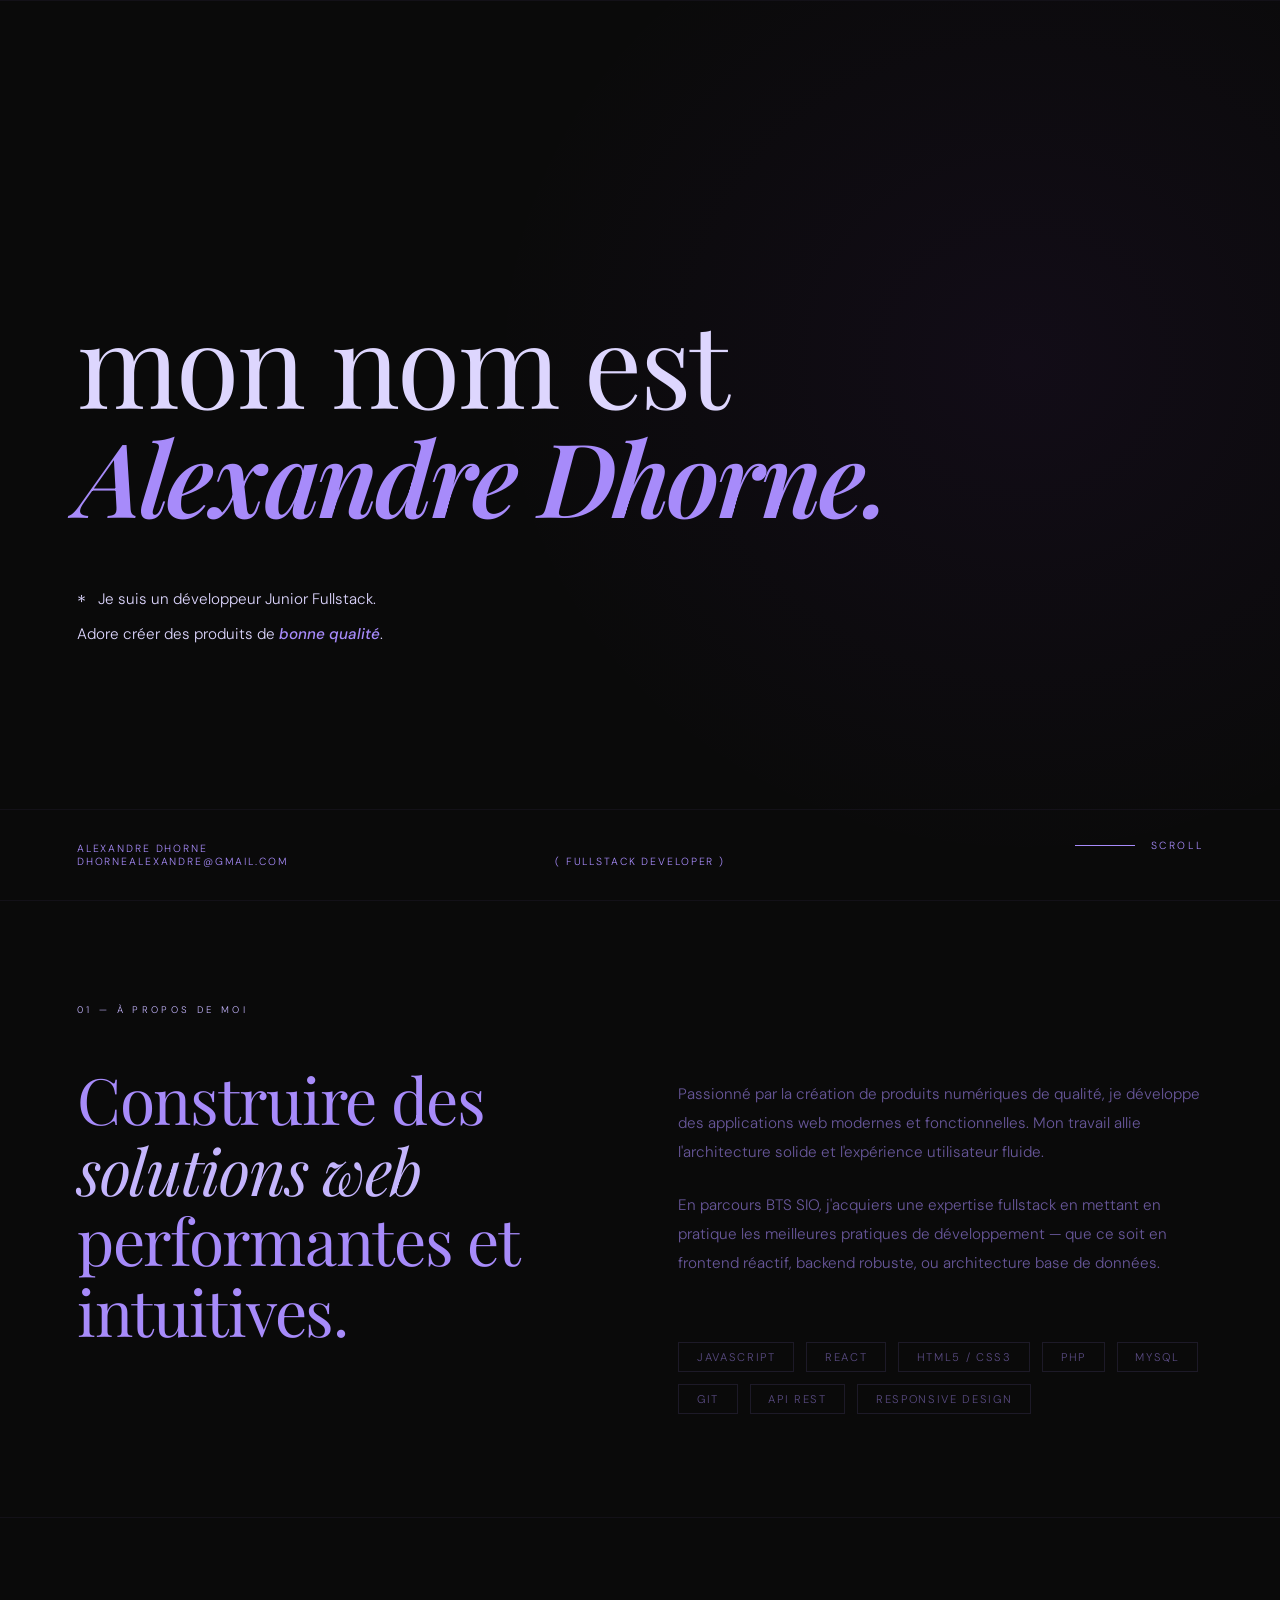
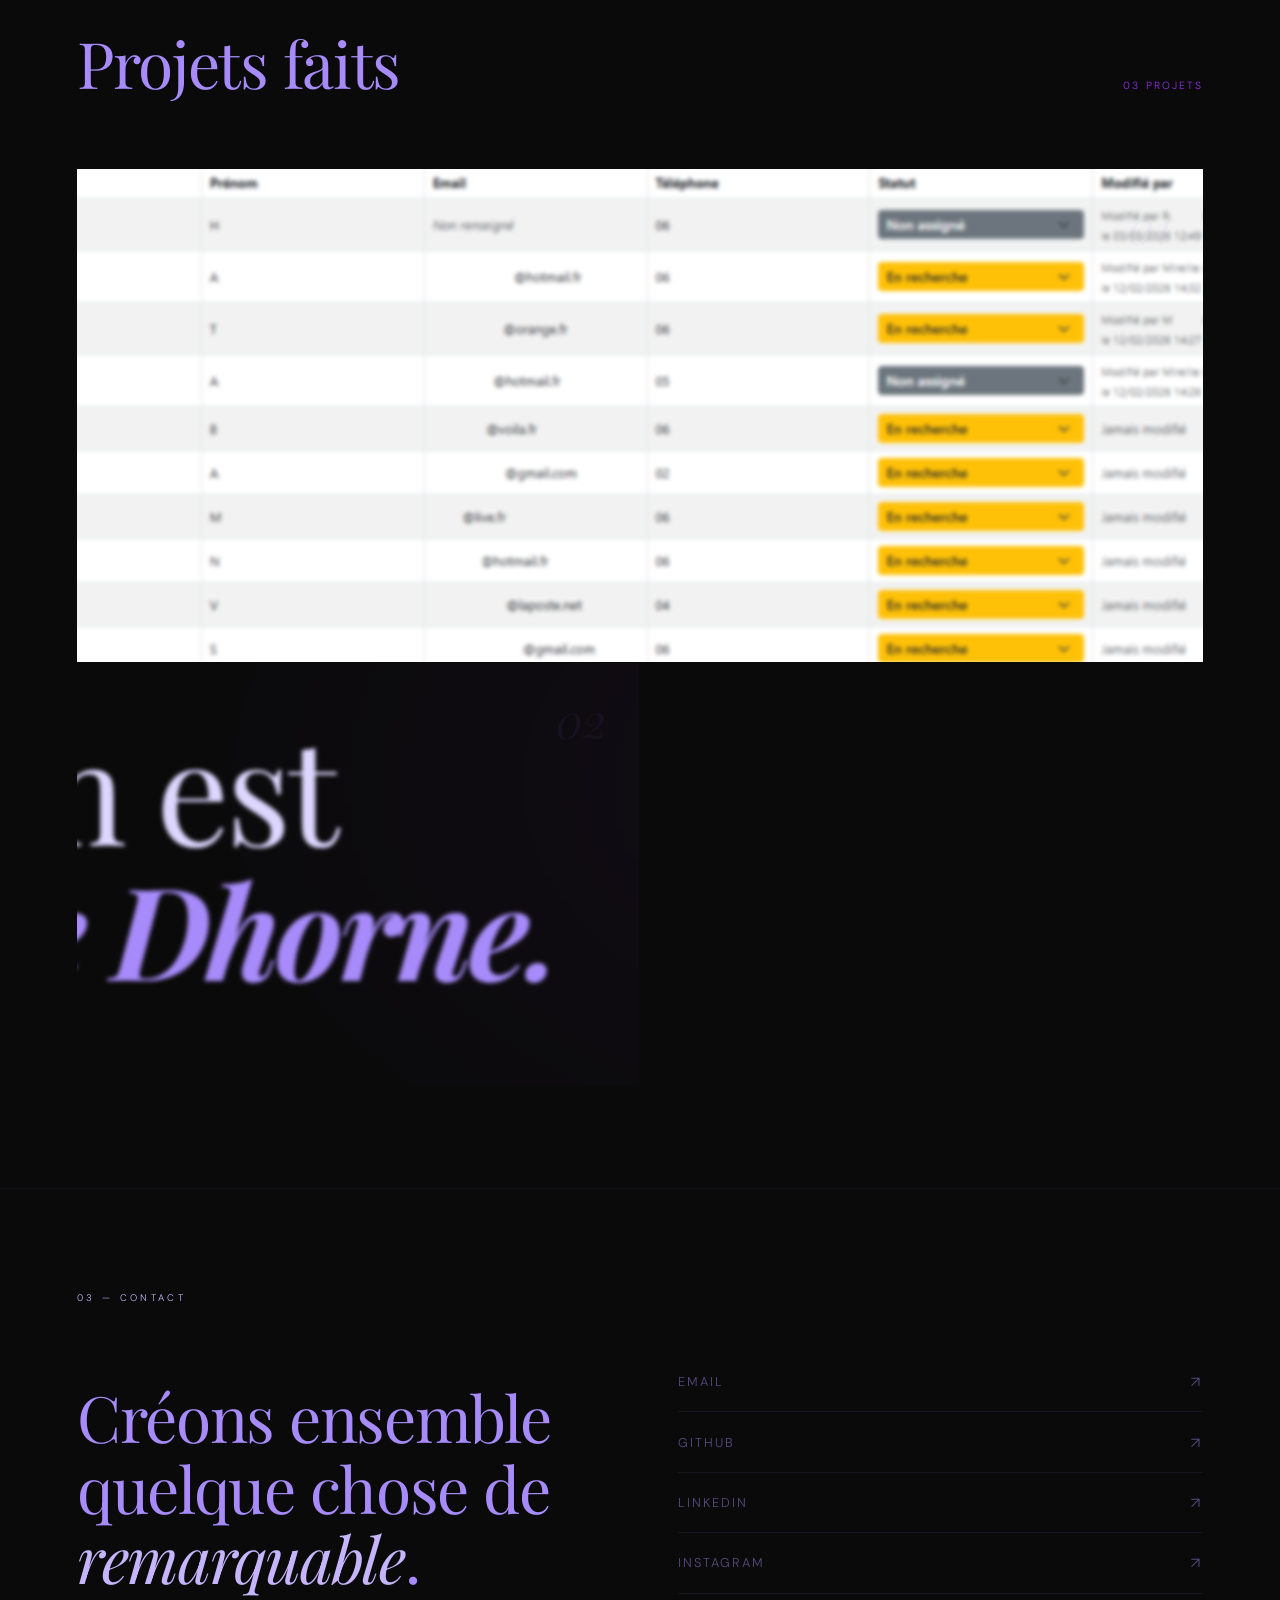
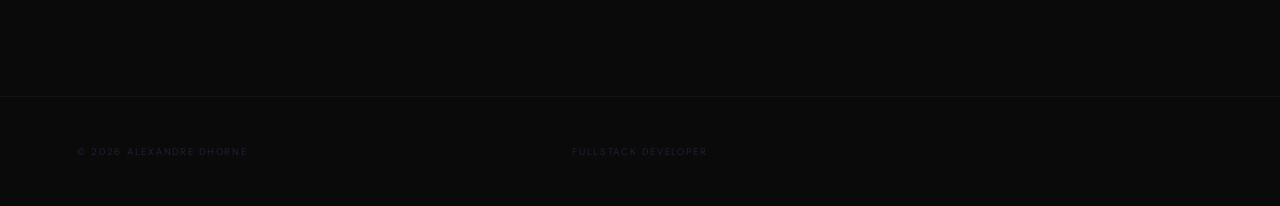
==== index.html @ 0ae8141a "Fix spacing in link tag for style.css" ====
<!DOCTYPE html>
<html lang="fr">
<head>
  <meta charset="UTF-8" />
  <meta name="viewport" content="width=device-width, initial-scale=1.0"/>
  <title>Alexandre DHORNE — Design Portfolio</title>
  <link href="https://fonts.googleapis.com/css2?family=Playfair+Display:ital,wght@0,400;0,700;1,400;1,700&family=DM+Sans:wght@300;400;500&display=swap" rel="stylesheet"/>
  <link href="/assets/css/style.css" rel="stylesheet" />

</head>
<body>

  <section class="hero">

    <h1>
      <span class="hero-intro">mon nom est</span>
      <span class="hero-name"><em>Alexandre</em> Dhorne.</span>
    </h1>

    <div class="hero-tagline">
      <p>
        <span class="asterisk">*</span>
        Je suis un développeur Junior Fullstack.<br>
        Adore créer des produits de <strong>bonne qualité</strong>.<br>
        <!-- And I have excellent <strong>teamwork abilities</strong>,<br>
        and <strong>strong</strong> time management skills. -->
      </p>
    </div>

    <div class="scroll-hint">
      <div class="scroll-line"></div>
      scroll
    </div>

    <div class="hero-footer">
      <div>Alexandre DHORNE<br>dhornealexandre@gmail.com</div>
      <div class="center">( Fullstack Developer )</div>
    </div>
  </section>

  <!-- ═══ ABOUT ═══ -->
  <section>
    <p class="section-label reveal">01 — À propos de moi</p>
    <div class="about-grid">
      <div class="about-heading reveal">
        Construire des <em>solutions web</em> performantes et intuitives.
      </div>
      <div class="about-body reveal">
        <p>
          Passionné par la création de produits numériques de qualité, je développe des applications web modernes et fonctionnelles. Mon travail allie l'architecture solide et l'expérience utilisateur fluide.
        </p>
        <p>
          En parcours BTS SIO, j'acquiers une expertise fullstack en mettant en pratique les meilleures pratiques de développement — que ce soit en frontend réactif, backend robuste, ou architecture base de données.
        </p>
        <div class="skills">
          <span class="skill-tag">JavaScript</span>
          <span class="skill-tag">React</span>
          <span class="skill-tag">HTML5 / CSS3</span>
          <span class="skill-tag">PHP</span>
          <span class="skill-tag">MySQL</span>
          <span class="skill-tag">Git</span>
          <span class="skill-tag">API REST</span>
          <span class="skill-tag">Responsive Design</span>
        </div>
      </div>
    </div>
  </section>

  <!-- ═══ WORKS ═══ -->
  <section>
    <div class="works-header reveal">
      <h2 class="works-title">Projets faits </h2>
      <span class="works-count">03 projets</span>
    </div>

    <div class="works-grid">
      <!-- Project 1 — featured -->
      <div class="work-item reveal">
        
        <div class="work-placeholder fill-1">
          <a href="html/greta.html"></a>
          <img src="/assets/img/greta_1.png" alt="Project 1" style="width: auto; height: auto; object-fit: cover;"/>
        </div>
        <span class="work-num">01</span>
        <div class="work-inner">
          <div>
            <div class="work-cat">Full Stack</div>
            <div class="work-title">Gestion d'élèves - Greta</div>
          </div>
          <div class="work-cat">2026</div>
        </div>
        </a>
      </div>

      <!-- Project 2 -->
      <div class="work-item reveal">
        <div class="work-placeholder fill-2">
          <a href="html/portfolio.html"></a>
          <img src="/assets/img/portfolio.png" alt="Project 2" style="width: auto; height: auto; object-fit: cover;"/>
        </div>
        <span class="work-num">02</span>
        <div class="work-inner">
          <div>
            <div class="work-cat">Frontend</div>
            <div class="work-title">Portfolio Personnel</div>
          </div>
          <div class="work-cat">2026</div>
        </div>
      </div>

<!--       
      <div class="work-item reveal">
        <div class="work-placeholder fill-3">
          <svg class="geo" viewBox="0 0 200 200" fill="none" xmlns="http://www.w3.org/2000/svg">
            <circle cx="100" cy="100" r="80" stroke="white" stroke-width="0.8"/>
            <circle cx="100" cy="100" r="50" stroke="white" stroke-width="0.5"/>
            <circle cx="100" cy="100" r="20" stroke="white" stroke-width="0.5"/>
          </svg>
        </div>
        <span class="work-num">03</span>
        <div class="work-inner">
          <div>
            <div class="work-cat">Backend</div>
            <div class="work-title">Gestion de Stocks</div>
          </div>
          <div class="work-cat">2024</div>
        </div>
      </div>

      <div class="work-item reveal">
        <div class="work-placeholder fill-4">
          <svg class="geo" viewBox="0 0 200 200" fill="none" xmlns="http://www.w3.org/2000/svg">
            <rect x="40" y="40" width="120" height="120" stroke="white" stroke-width="0.8" transform="rotate(45 100 100)"/>
            <rect x="60" y="60" width="80" height="80" stroke="white" stroke-width="0.5"/>
          </svg>
        </div>
        <span class="work-num">04</span>
        <div class="work-inner">
          <div>
            <div class="work-cat">Mobile</div>
            <div class="work-title">App Météo Interactive</div>
          </div>
          <div class="work-cat">2024</div>
        </div>
      </div>

      <div class="work-item reveal" style="grid-column: span 2; aspect-ratio: 16/7;">
        <div class="work-placeholder fill-5">
          <svg class="geo" viewBox="0 0 400 200" fill="none" xmlns="http://www.w3.org/2000/svg">
            <line x1="0" y1="100" x2="400" y2="100" stroke="white" stroke-width="0.5"/>
            <line x1="200" y1="0" x2="200" y2="200" stroke="white" stroke-width="0.5"/>
            <ellipse cx="200" cy="100" rx="150" ry="80" stroke="white" stroke-width="0.8"/>
            <ellipse cx="200" cy="100" rx="80" ry="40" stroke="white" stroke-width="0.5"/>
          </svg>
        </div>
        <span class="work-num">05</span>
        <div class="work-inner">
          <div>
            <div class="work-cat">Database</div>
            <div class="work-title">Système CRM Entreprise</div>
          </div>
          <div class="work-cat">2024</div>
        </div>
      </div>
    </div> -->
  </section>

  <!-- ═══ CONTACT ═══ -->
  <section>
    <p class="section-label reveal">03 — Contact</p>
    <div class="contact-inner">
      <div class="contact-heading reveal">
        Créons ensemble quelque chose de <em>remarquable</em>.
      </div>
      <ul class="contact-links reveal">
        <li>
          <a href="mailto:dhornealexandre@gmail.com">
            Email
            <span class="arrow">→</span>
          </a>
        </li>
        <li>
          <a href="https://github.com" target="_blank">
            GitHub
            <span class="arrow">→</span>
          </a>
        </li>
        <li>
          <a href="#">
            LinkedIn
            <span class="arrow">→</span>
          </a>
        </li>
        <li>
          <a href="#">
            Instagram
            <span class="arrow">→</span>
          </a>
        </li>
      </ul>
    </div>
  </section>

  <!-- ═══ FOOTER ═══ -->
  <footer class="site-footer">
    <div>© 2026 Alexandre DHORNE</div>
    <div class="mid">Fullstack Developer</div>
  </footer>

  <script>
    // Custom cursor
    // const cursor = document.getElementById('cursor');
    // const ring = document.getElementById('cursorRing');
    // let mx = 0, my = 0, rx = 0, ry = 0;
    // document.addEventListener('mousemove', e => { mx = e.clientX; my = e.clientY; });
    // function animCursor() {
    //   cursor.style.left = mx + 'px'; cursor.style.top = my + 'px';
    //   rx += (mx - rx) * 0.12; ry += (my - ry) * 0.12;
    //   ring.style.left = rx + 'px'; ring.style.top = ry + 'px';
    //   requestAnimationFrame(animCursor);
    // }
    // animCursor();

    // document.querySelectorAll('a, button, .work-item, .skill-tag').forEach(el => {
    //   el.addEventListener('mouseenter', () => {
    //     cursor.style.width = '16px'; cursor.style.height = '16px';
    //     cursor.style.background = 'transparent';
    //     cursor.style.border = '1px solid var(--white)';
    //     ring.style.width = '60px'; ring.style.height = '60px';
    //   });
    //   el.addEventListener('mouseleave', () => {
    //     cursor.style.width = '8px'; cursor.style.height = '8px';
    //     cursor.style.background = 'var(--white)';
    //     cursor.style.border = 'none';
    //     ring.style.width = '36px'; ring.style.height = '36px';
    //   });
    // });

    // Scroll reveal handled by CSS animation-timeline: view()
  </script>
</body>
</html>
---- assets/css/style.css ----
*, *::before, *::after { margin: 0; padding: 0; box-sizing: border-box; }

    :root {
      --black: #0a0a0a;
      --white: #faf5ff;
      --purple: #a78bfa;
      --accent: #c4b5fd;
      --muted: #9333ea;
      --serif: 'Playfair Display', Georgia, serif;
      --sans: 'DM Sans', sans-serif;
      /* Tailwind Violet Palette */
      --violet-50: #faf5ff;
      --violet-100: #f3e8ff;
      --violet-200: #ede9fe;
      --violet-300: #ddd6fe;
      --violet-400: #c4b5fd;
      --violet-500: #a78bfa;
      --violet-600: #9333ea;
      --violet-700: #7e22ce;
      --violet-800: #6d28d9;
      --violet-900: #581c87;
      --violet-950: #3f0f5c;
    }

    html { scroll-behavior: smooth; }

    body {
      background: var(--black);
      color: var(--purple);
      font-family: var(--sans);
      font-weight: 300;
      overflow-x: hidden;
    }

    a{
      text-decoration: none;
    }
    /* Custom cursor */
    .cursor {
      position: fixed;
      width: 8px; height: 8px;
      background: var(--white);
      border-radius: 50%;
      pointer-events: none;
      z-index: 9999;
      transform: translate(-50%, -50%);
      transition: transform 0.1s ease, width 0.3s ease, height 0.3s ease, background 0.3s ease;
    }
    .cursor-ring {
      position: fixed;
      width: 36px; height: 36px;
      border: 1px solid rgba(167,139,250,0.4);
      border-radius: 50%;
      pointer-events: none;
      z-index: 9998;
      transform: translate(-50%, -50%);
      transition: transform 0.18s ease, width 0.3s ease, height 0.3s ease;
    }
    body:hover .cursor { opacity: 1; }

    /* ─── HERO ─── */
    .hero {
      position: relative;
      min-height: 100vh;
      display: flex;
      flex-direction: column;
      justify-content: center;
      padding: 8vw 6vw 4vw;
      overflow: hidden;

    }

    .hero::before {
      content: '';
      position: absolute;
      inset: 0;
      background: radial-gradient(ellipse 60% 80% at 80% 40%, rgba(147,51,234,0.06) 0%, transparent 70%);
      pointer-events: none;
    }

    .hero-eyebrow {
      font-family: var(--sans);
      font-size: 0.65rem;
      letter-spacing: 0.3em;
      text-transform: uppercase;
      color: var(--accent);
      margin-bottom: 3rem;
      opacity: 0;
      animation: fadeUp 1s 0.2s forwards;
    }

    .hero-intro {
      font-family: var(--serif);
      font-size: clamp(3.5rem, 9vw, 9rem);
      font-weight: 400;
      line-height: 1.0;
      letter-spacing: -0.02em;
      color: var(--violet-300);
      opacity: 0;
      animation: fadeUp 1s 0.4s forwards;
    }

    .hero-intro em {
      font-style: italic;
      color: var(--accent);
    }

    .hero-name {
      font-family: var(--serif);
      font-size: clamp(4rem, 8vw, 8rem);
      font-weight: 600;
      font-style: italic;
      line-height: 0.9;
      letter-spacing: -0.03em;
      color: var(--purple);
      display: block;
      margin-top: 0.1em;
      opacity: 0;
      animation: fadeUp 1s 0.6s forwards;
    }

    .hero-tagline {
      margin-top: 4rem;
      max-width: 480px;
      opacity: 0;
      animation: fadeUp 1s 0.9s forwards;
    }

    .hero-tagline p {
      font-size: 0.95rem;
      line-height: 1.8;
      color: var(--violet-300);
    }

    .hero-tagline p strong {
      color: var(--purple);
      font-weight: 500;
      font-style: italic;
    }

    .asterisk {
      display: inline-block;
      color: var(--violet-300);
      font-size: 1.2rem;
      margin-right: 0.5rem;
      vertical-align: top;
      line-height: 1.8;
    }

    /* scroll hint */
    .scroll-hint {
      position: absolute;
      bottom: 3rem;
      right: 6vw;
      display: flex;
      align-items: center;
      gap: 1rem;
      font-size: 0.65rem;
      letter-spacing: 0.25em;
      text-transform: uppercase;
      color: var(--purple);
      opacity: 0;
      animation: fadeUp 1s 1.4s forwards;
    }
    .scroll-line {
      width: 60px;
      height: 1px;
      background: var(--purple);
      transform-origin: left;
      animation: expandLine 1.2s 1.6s forwards;
      transform: scaleX(0);
    }

    .scroll-hint a {
      color: var(--purple);
      text-decoration: none;
      transition: color 0.3s;
    }

    .scroll-hint a:hover {
      color: var(--accent);
    }

    /* footer bar */
    .hero-footer {
      position: absolute;
      bottom: 0;
      left: 0; right: 0;
      display: grid;
      grid-template-columns: 1fr 1fr 1fr;
      align-items: end;
      padding: 2rem 6vw;
      border-top: 1px solid rgba(167,139,250,0.06);
      font-size: 0.65rem;
      letter-spacing: 0.18em;
      text-transform: uppercase;
      color: var(--purple);
      opacity: 0;
      animation: fadeUp 1s 1.2s forwards;
    }
    .hero-footer .center { text-align: center; }
    .hero-footer .right { text-align: right; }

    /* ─── SECTIONS ─── */
    section {
      padding: 8vw 6vw;
      border-top: 1px solid rgba(167,139,250,0.06);
    }

    .section-label {
      font-size: 0.6rem;
      letter-spacing: 0.35em;
      text-transform: uppercase;
      color: var(--accent);
      margin-bottom: 3rem;
    }

    /* ─── ABOUT ─── */
    .about-grid {
      display: grid;
      grid-template-columns: 1fr 1fr;
      gap: 6vw;
      align-items: start;
    }

    
    .about-heading {
      font-family: var(--serif);
      font-size: clamp(2.5rem, 5vw, 5rem);
      font-weight: 400;
      line-height: 1.1;
      letter-spacing: -0.02em;
    }
    .about-heading em { font-style: italic; color: var(--accent); }

    .about-body {
      padding-top: 1rem;
    }
    .about-body p {
      font-size: 0.95rem;
      line-height: 1.9;
      color: rgba(167,139,250,0.6);
      margin-bottom: 1.5rem;
    }
    .about-body p:last-child { margin-bottom: 0; }

    /* skills row */
    .skills {
      margin-top: 4rem;
      display: flex;
      flex-wrap: wrap;
      gap: 0.75rem;
    }
    .skill-tag {
      border: 1px solid rgba(167,139,250,0.12);
      padding: 0.45rem 1.1rem;
      font-size: 0.7rem;
      letter-spacing: 0.15em;
      text-transform: uppercase;
      color: rgba(167,139,250,0.5);
      transition: border-color 0.3s, color 0.3s;
    }
    .skill-tag:hover {
      border-color: var(--accent);
      color: var(--accent);
    }

    /* ─── WORKS ─── */
    .works-header {
      display: flex;
      justify-content: space-between;
      align-items: baseline;
      margin-bottom: 4rem;
    }
    .works-title {
      font-family: var(--serif);
      font-size: clamp(2.5rem, 5vw, 5rem);
      font-weight: 400;
      letter-spacing: -0.02em;
    }
    .works-count {
      font-size: 0.65rem;
      letter-spacing: 0.2em;
      text-transform: uppercase;
      color: var(--muted);
    }

    .works-grid {
      display: grid;
      grid-template-columns: repeat(2, 1fr);
      gap: 1.5px;
    }

    .work-item {
      position: relative;
      aspect-ratio: 4/3;
      overflow: hidden;
      cursor: pointer;
    }
    .work-item:first-child {
      grid-column: span 2;
      aspect-ratio: 16/7;
    }

    .work-placeholder {
      width: 100%; height: 100%;
      display: flex;
      align-items: center;
      justify-content: center;
      transition: filter 0.5s;
      pointer-events: none;
      filter: blur(2px);
    }
    .work-item:hover .work-placeholder { filter:blur(0px); }
    
    .work-placeholder a {
      position: absolute;
      inset: 0;
      pointer-events: auto;
    }

    .work-inner {
      padding: 2.5rem;
      position: absolute;
      bottom: 0; left: 0; right: 0;
      display: flex;
      justify-content: space-between;
      align-items: flex-end;
      transform: translateY(8px);
      opacity: 0;
      transition: opacity 0.4s, transform 0.4s;
    }
    .work-item:hover .work-inner { opacity: 1; transform: translateY(0); }

    .work-title {
      font-family: var(--serif);
      font-size: 1.4rem;
      font-style: italic;
      font-weight: 400;
    }
    .work-cat {
      font-size: 0.6rem;
      letter-spacing: 0.2em;
      text-transform: uppercase;
      color: var(--accent);
    }

    .work-num {
      font-size: 3rem;
      font-family: var(--serif);
      color: rgba(167,139,250,0.06);
      position: absolute;
      top: 1.5rem; right: 2rem;
      font-style: italic;
    }

    /* placeholder visual fill */
    .fill-1 { background: linear-gradient(135deg, var(--violet-900) 0%, var(--violet-950) 100%); }
    .fill-2 { background: linear-gradient(135deg, var(--violet-800) 0%, var(--violet-950) 100%); }
    .fill-3 { background: linear-gradient(135deg, var(--violet-900) 0%, var(--violet-950) 100%); }
    .fill-4 { background: linear-gradient(135deg, var(--violet-800) 0%, var(--violet-950) 100%); }
    .fill-5 { background: linear-gradient(135deg, var(--violet-900) 0%, var(--violet-950) 100%); }

    /* geometric SVG insides */
    .geo {
      opacity: 0.08;
      width: 45%; height: 45%;
    }

    /* ─── CONTACT ─── */
    .contact-inner {
      display: grid;
      grid-template-columns: 1fr 1fr;
      gap: 6vw;
      align-items: end;
    }
    .contact-heading {
      font-family: var(--serif);
      font-size: clamp(2.5rem, 5vw, 5rem);
      font-weight: 400;
      line-height: 1.1;
      letter-spacing: -0.02em;
    }
    .contact-heading em { font-style: italic; color: var(--accent); }

    .contact-links {
      list-style: none;
    }
    .contact-links li {
      border-bottom: 1px solid rgba(167,139,250,0.08);
      padding: 1.2rem 0;
    }
    .contact-links a {
      display: flex;
      justify-content: space-between;
      align-items: center;
      color: rgba(167,139,250,0.5);
      text-decoration: none;
      font-size: 0.8rem;
      letter-spacing: 0.15em;
      text-transform: uppercase;
      transition: color 0.3s;
    }
    .contact-links a:hover { color: var(--purple); }
    .contact-links .arrow {
      font-size: 1rem;
      transform: rotate(-45deg);
      display: inline-block;
      transition: transform 0.3s;
    }
    .contact-links a:hover .arrow { transform: rotate(-45deg) translateX(4px) translateY(-4px); }

    /* greta page*/

    .slideshow-container {
      max-width: 1000px;
      position: relative;
      margin: auto;
    }

    /* Hide the images by default */
    .mySlides {
      display: none;
    }

    /* Next & previous buttons */
    .prev, .next {
      cursor: pointer;
      position: absolute;
      top: 50%;
      width: auto;
      margin-top: -22px;
      padding: 16px;
      color: var(--purple);
      font-weight: bold;
      font-size: 18px;
      transition: 0.6s ease;
      border-radius: 0 3px 3px 0;
      user-select: none;
    }

    /* Position the "next button" to the right */
    .next {
      right: 0;
      border-radius: 3px 0 0 3px;
    }

    /* On hover, add a black background color with a little bit see-through */
    .prev:hover, .next:hover {
      color: var(--muted);
    }

    /* Number text (1/3 etc) */
    .numbertext {
      color: var(--purple);
      font-size: 12px;
      padding: 8px 12px;
      position: relative;
      top: 0px;
    }

    /* Fading animation */
    .fade {
      animation-name: fade;
      animation-duration: 1.5s;
    }

    /* ─── SITE FOOTER ─── */
    .site-footer {
      padding: 3rem 6vw;
      border-top: 1px solid rgba(167,139,250,0.06);
      display: grid;
      grid-template-columns: repeat(3, 1fr);
      font-size: 0.6rem;
      letter-spacing: 0.18em;
      text-transform: uppercase;
      color: rgba(167,139,250,0.2);
    }
    .site-footer .mid { text-align: center; }
    .site-footer .end { text-align: right; }

    /* ─── ANIMATIONS ─── */
    @keyframes fade {
      from {opacity: 0; transform: translateX(24px);}
      to {opacity: 1; transform: translateX(0px);}
    }
    @keyframes fadeUp {
      from { opacity: 0; transform: translateY(24px); }
      to   { opacity: 1; transform: translateY(0); }
    }
    @keyframes expandLine {
      to { transform: scaleX(1); }
    }
    @keyframes revealScroll {
      from { opacity: 0; transform: translateY(30px); }
      to   { opacity: 1; transform: translateY(0); }
    }

    /* reveal on scroll with animation-timeline */
    .reveal {
      animation: revealScroll ease;
      animation-timeline: view();
    }

    /* ─── RESPONSIVE ─── */
    @media (max-width: 768px) {
      .about-grid, .contact-inner { grid-template-columns: 1fr; }
      .works-grid { grid-template-columns: 1fr; }
      .work-item:first-child { grid-column: span 1; aspect-ratio: 4/3; }
      .hero-footer { grid-template-columns: 1fr 1fr; }
      .hero-footer .right { display: none; }
    }
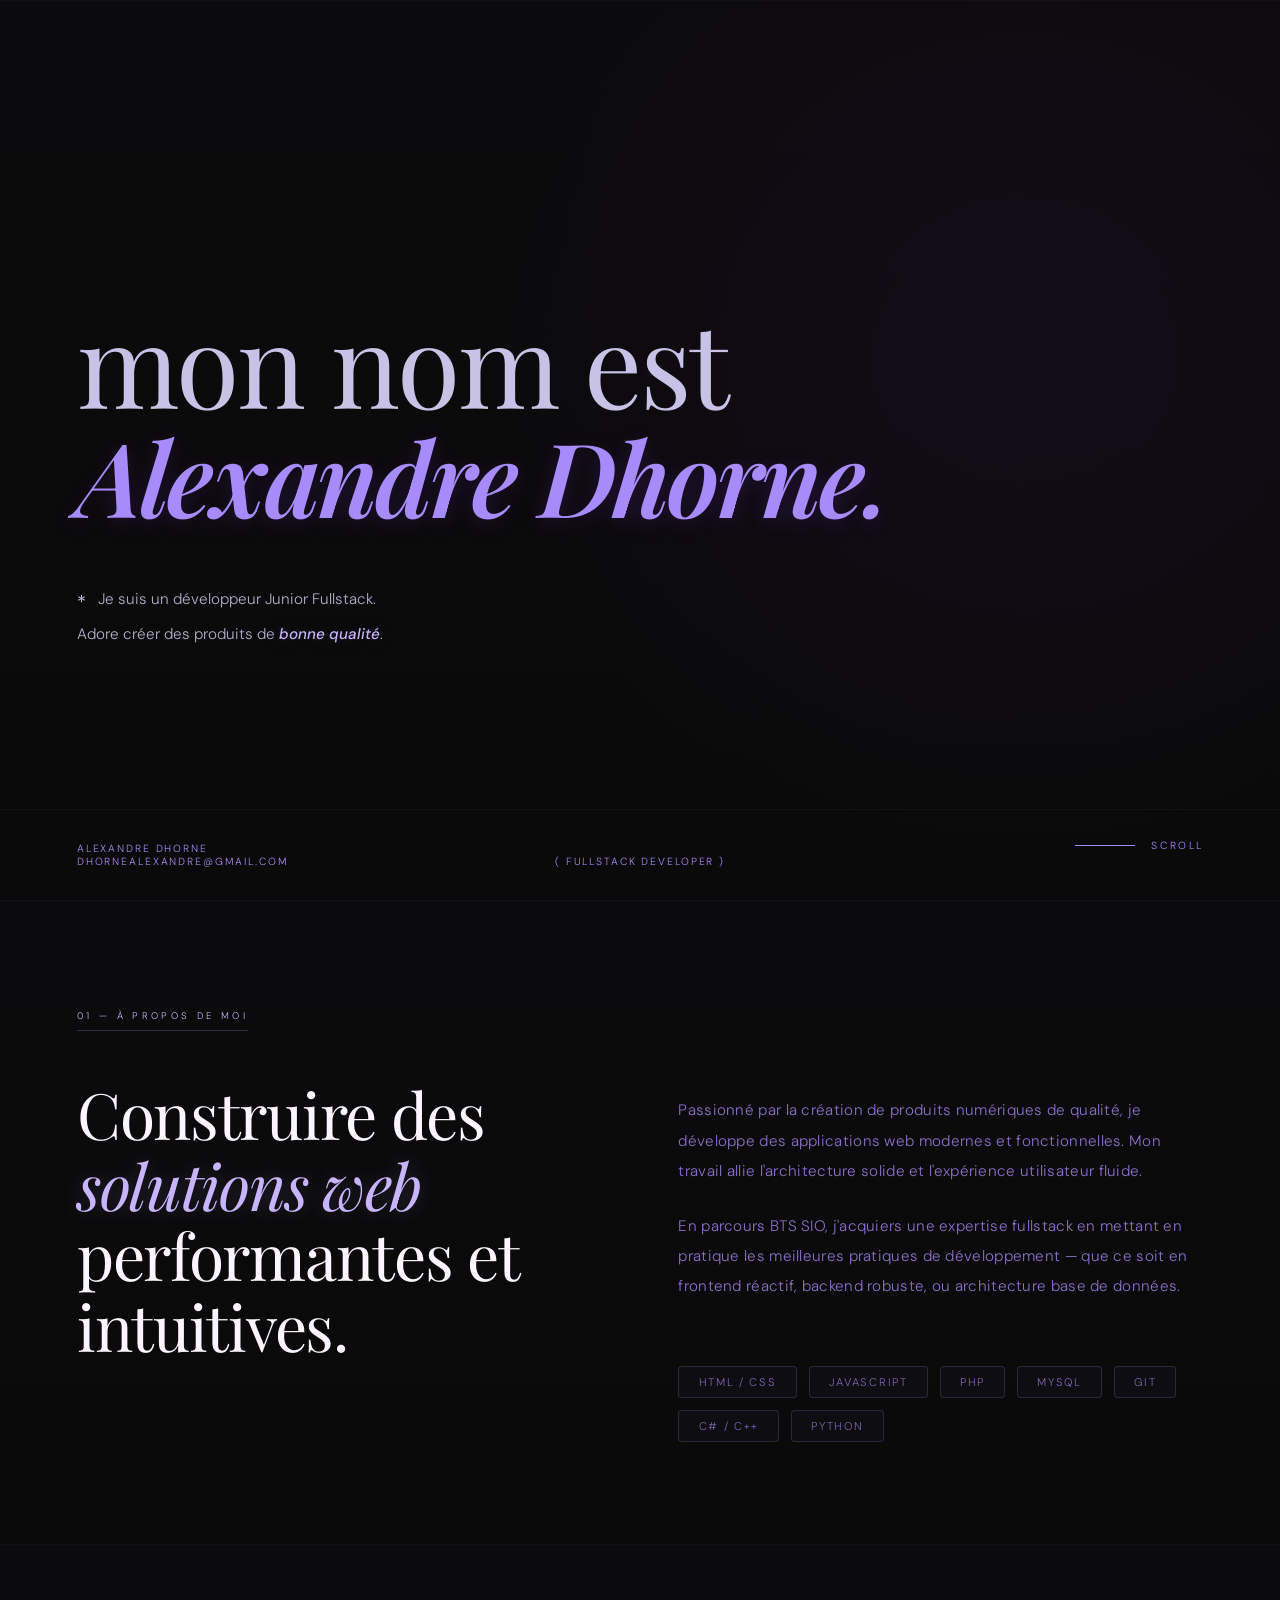
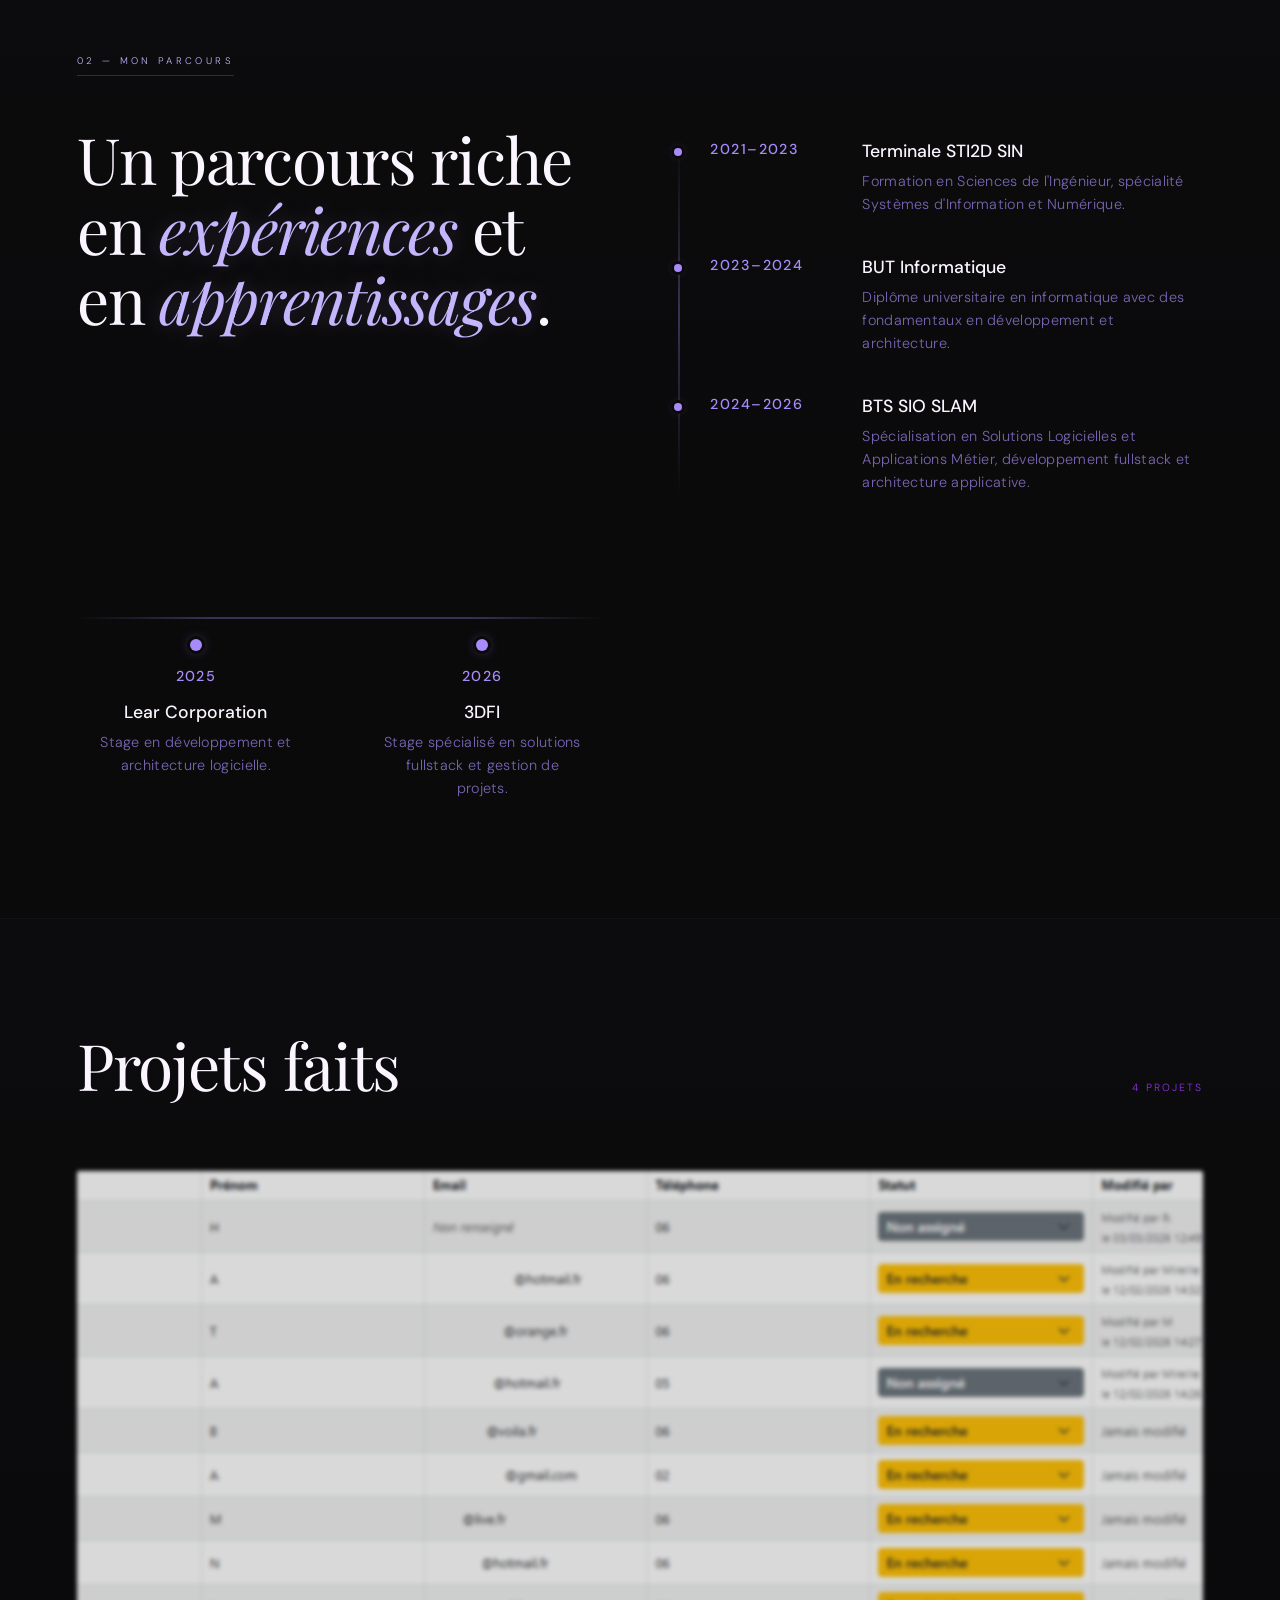
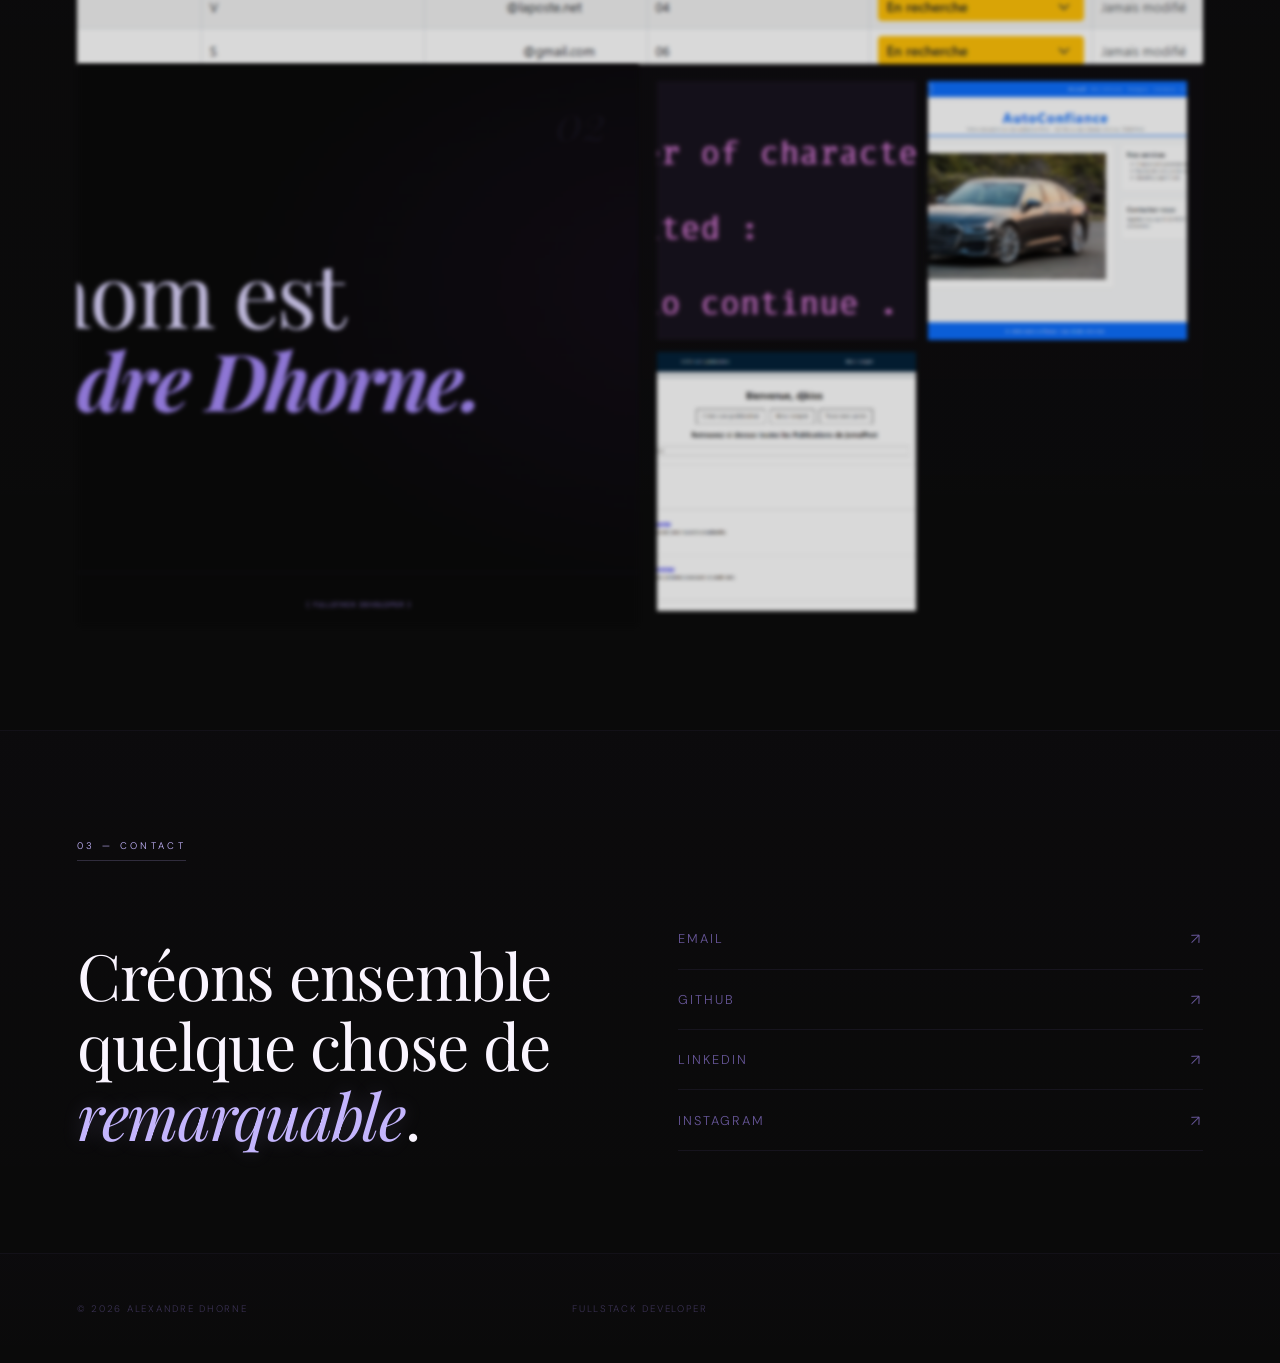
==== commit aa005153: "Edit de beaucoup de choses" ====
--- a/index.html
+++ b/index.html
@@ -5,7 +5,7 @@
   <meta name="viewport" content="width=device-width, initial-scale=1.0"/>
   <title>Alexandre DHORNE — Design Portfolio</title>
   <link href="https://fonts.googleapis.com/css2?family=Playfair+Display:ital,wght@0,400;0,700;1,400;1,700&family=DM+Sans:wght@300;400;500&display=swap" rel="stylesheet"/>
-  <link href="/assets/css/style.css" rel="stylesheet" />
+  <link href="assets/css/style.css"rel="stylesheet" />
 
 </head>
 <body>
@@ -53,14 +53,66 @@
           En parcours BTS SIO, j'acquiers une expertise fullstack en mettant en pratique les meilleures pratiques de développement — que ce soit en frontend réactif, backend robuste, ou architecture base de données.
         </p>
         <div class="skills">
+          <span class="skill-tag">HTML / CSS</span>
           <span class="skill-tag">JavaScript</span>
-          <span class="skill-tag">React</span>
-          <span class="skill-tag">HTML5 / CSS3</span>
           <span class="skill-tag">PHP</span>
           <span class="skill-tag">MySQL</span>
           <span class="skill-tag">Git</span>
-          <span class="skill-tag">API REST</span>
-          <span class="skill-tag">Responsive Design</span>
+          <span class="skill-tag">C# / C++</span>
+          <span class="skill-tag">Python</span>
+        </div>
+      </div>
+    </div>
+  </section>
+
+    <!-- ═══ PARCOURS ═══ -->
+  <section>
+    <p class="section-label reveal">02 — Mon parcours</p>
+    <div class="about-grid">
+      <div class="about-heading reveal">
+        Un parcours riche en <em>expériences</em> et en <em>apprentissages</em>.
+      </div>
+      <div class="about-body reveal">
+        <div class="timeline">
+          <div class="timeline-item reveal">
+            <div class="timeline-year">2021–2023</div>
+            <div class="timeline-content">
+              <strong>Terminale STI2D SIN</strong>
+              <p>Formation en Sciences de l'Ingénieur, spécialité Systèmes d'Information et Numérique.</p>
+            </div>
+          </div>
+          <div class="timeline-item reveal">
+            <div class="timeline-year">2023–2024</div>
+            <div class="timeline-content">
+              <strong>BUT Informatique</strong>
+              <p>Diplôme universitaire en informatique avec des fondamentaux en développement et architecture.</p>
+            </div>
+          </div>
+          <div class="timeline-item reveal">
+            <div class="timeline-year">2024–2026</div>
+            <div class="timeline-content">
+              <strong>BTS SIO SLAM</strong>
+              <p>Spécialisation en Solutions Logicielles et Applications Métier, développement fullstack et architecture applicative.</p>
+            </div>
+          </div>
+        </div>
+      </div>
+      <div class="about-body reveal">
+        <div class="timeline-horizontal">
+          <div class="timeline-item-h reveal">
+            <div class="timeline-content-h">
+              <strong>Lear Corporation</strong>
+              <p>Stage en développement et architecture logicielle.</p>
+            </div>
+            <div class="timeline-year-h">2025</div>
+          </div>
+          <div class="timeline-item-h reveal">
+            <div class="timeline-content-h">
+              <strong>3DFI</strong>
+              <p>Stage spécialisé en solutions fullstack et gestion de projets.</p>
+            </div>
+            <div class="timeline-year-h">2026</div>
+          </div>
         </div>
       </div>
     </div>
@@ -70,16 +122,15 @@
   <section>
     <div class="works-header reveal">
       <h2 class="works-title">Projets faits </h2>
-      <span class="works-count">03 projets</span>
+      <span class="works-count">4 projets</span>
     </div>
 
     <div class="works-grid">
       <!-- Project 1 — featured -->
       <div class="work-item reveal">
-        
         <div class="work-placeholder fill-1">
           <a href="html/greta.html"></a>
-          <img src="/assets/img/greta_1.png" alt="Project 1" style="width: auto; height: auto; object-fit: cover;"/>
+          <img src="assets/img/greta_1.png" alt="Project 1" style="width: auto; height: auto; object-fit: cover;"/>
         </div>
         <span class="work-num">01</span>
         <div class="work-inner">
@@ -96,7 +147,7 @@
       <div class="work-item reveal">
         <div class="work-placeholder fill-2">
           <a href="html/portfolio.html"></a>
-          <img src="/assets/img/portfolio.png" alt="Project 2" style="width: auto; height: auto; object-fit: cover;"/>
+          <img src="assets/img/portfolio.png" alt="Project 2" style="width: 100%; height: 100%; object-fit: cover;"/>
         </div>
         <span class="work-num">02</span>
         <div class="work-inner">
@@ -108,25 +159,50 @@
         </div>
       </div>
 
-<!--       
+      <!-- Project 3 a 4 -->
+
       <div class="work-item reveal">
-        <div class="work-placeholder fill-3">
-          <svg class="geo" viewBox="0 0 200 200" fill="none" xmlns="http://www.w3.org/2000/svg">
-            <circle cx="100" cy="100" r="80" stroke="white" stroke-width="0.8"/>
-            <circle cx="100" cy="100" r="50" stroke="white" stroke-width="0.5"/>
-            <circle cx="100" cy="100" r="20" stroke="white" stroke-width="0.5"/>
-          </svg>
-        </div>
-        <span class="work-num">03</span>
-        <div class="work-inner">
-          <div>
-            <div class="work-cat">Backend</div>
-            <div class="work-title">Gestion de Stocks</div>
-          </div>
-          <div class="work-cat">2024</div>
-        </div>
-      </div>
-
+        <div class="work-placeholder fill-3 projects-grid-container">
+          <div class="small-project-wrapper">
+            <a href="html/mdp.html" target="_blank" class="small-project">
+              <img src="assets/img/mdp.png" alt="Project 2" style="width: 100%; height: 100%; object-fit: cover;"/>
+            </a>
+            <span class="work-num">03</span>
+          </div>
+          
+          <div class="small-project-wrapper">
+            <a href="html/garage.html" target="_blank" class="small-project">
+              <img src="assets/img/garage1.png" alt="Project 2" style="width: 100%; height: 100%; object-fit: cover;"/>
+            </a>
+            <span class="work-num">04</span>
+          </div>
+
+          <div class="small-project-wrapper">
+            <a href="html/blog.html" target="_blank" class="small-project">
+              <img src="assets/img/blog1.png" alt="Project 2" style="width: 100%; height: 100%; object-fit: cover;"/>
+            </a>
+            <span class="work-num">05</span>
+          </div>
+<!-- 
+          <div class="small-project-wrapper">
+            <a href="https://www.behance.net" target="_blank" class="small-project">
+              <svg class="geo" viewBox="0 0 200 200" fill="none" xmlns="http://www.w3.org/2000/svg">
+                <polygon points="100,30 170,60 170,140 100,170 30,140 30,60" stroke="white" stroke-width="0.8"/>
+                <polygon points="100,70 140,90 140,130 100,150 60,130 60,90" stroke="white" stroke-width="0.5"/>
+              </svg>
+            </a>
+            <span class="work-num">06</span>
+          </div> -->
+
+          <div class="work-inner">
+                <div>
+                  <div class="work-title">Autres projets</div>
+                </div>
+                <div class="work-cat">2024-2026</div>
+              </div>
+        </div>
+      </div>
+<!--
       <div class="work-item reveal">
         <div class="work-placeholder fill-4">
           <svg class="geo" viewBox="0 0 200 200" fill="none" xmlns="http://www.w3.org/2000/svg">
--- a/assets/css/style.css
+++ b/assets/css/style.css
@@ -34,6 +34,7 @@
 
     a{
       text-decoration: none;
+      transition: color 0.3s cubic-bezier(0.4, 0, 0.2, 1);
     }
     /* Custom cursor */
     .cursor {
@@ -95,7 +96,7 @@
       font-weight: 400;
       line-height: 1.0;
       letter-spacing: -0.02em;
-      color: var(--violet-300);
+      color: rgba(221,214,254,0.9);
       opacity: 0;
       animation: fadeUp 1s 0.4s forwards;
     }
@@ -103,6 +104,7 @@
     .hero-intro em {
       font-style: italic;
       color: var(--accent);
+      text-shadow: 0 0 20px rgba(196,181,253,0.3);
     }
 
     .hero-name {
@@ -117,6 +119,7 @@
       margin-top: 0.1em;
       opacity: 0;
       animation: fadeUp 1s 0.6s forwards;
+      text-shadow: 0 4px 20px rgba(147,51,234,0.2);
     }
 
     .hero-tagline {
@@ -129,13 +132,14 @@
     .hero-tagline p {
       font-size: 0.95rem;
       line-height: 1.8;
-      color: var(--violet-300);
+      color: rgba(221,214,254,0.8);
     }
 
     .hero-tagline p strong {
-      color: var(--purple);
+      color: var(--accent);
       font-weight: 500;
       font-style: italic;
+      text-shadow: 0 0 15px rgba(196,181,253,0.2);
     }
 
     .asterisk {
@@ -205,6 +209,7 @@
     section {
       padding: 8vw 6vw;
       border-top: 1px solid rgba(167,139,250,0.06);
+      background: linear-gradient(180deg, rgba(147,51,234,0.01) 0%, transparent 100%);
     }
 
     .section-label {
@@ -213,6 +218,10 @@
       text-transform: uppercase;
       color: var(--accent);
       margin-bottom: 3rem;
+      display: inline-block;
+      padding-bottom: 0.5rem;
+      border-bottom: 1px solid rgba(196,181,253,0.2);
+      transition: all 0.3s cubic-bezier(0.4, 0, 0.2, 1);
     }
 
     /* ─── ABOUT ─── */
@@ -230,19 +239,171 @@
       font-weight: 400;
       line-height: 1.1;
       letter-spacing: -0.02em;
-    }
-    .about-heading em { font-style: italic; color: var(--accent); }
+      color: var(--white);
+    }
+    .about-heading em { font-style: italic; color: var(--accent); text-shadow: 0 0 20px rgba(196,181,253,0.2); }
 
     .about-body {
       padding-top: 1rem;
     }
     .about-body p {
       font-size: 0.95rem;
-      line-height: 1.9;
-      color: rgba(167,139,250,0.6);
+      line-height: 2;
+      color: rgba(167,139,250,0.8);
       margin-bottom: 1.5rem;
+      letter-spacing: 0.3px;
     }
     .about-body p:last-child { margin-bottom: 0; }
+
+    /* ─── TIMELINE ─── */
+    .timeline {
+      display: flex;
+      flex-direction: column;
+      gap: 2.5rem;
+      position: relative;
+      padding-left: 0;
+    }
+    .timeline::before {
+      content: '';
+      position: absolute;
+      left: 0;
+      top: 0;
+      bottom: 0;
+      width: 2px;
+      background: linear-gradient(180deg, transparent 0%, rgba(167,139,250,0.3) 50%, transparent 100%);
+    }
+
+    .timeline-item {
+      display: grid;
+      grid-template-columns: 120px 1fr;
+      gap: 2rem;
+      align-items: start;
+      padding-left: 2rem;
+      position: relative;
+      transition: transform 0.3s cubic-bezier(0.4, 0, 0.2, 1);
+    }
+    .timeline-item::before {
+      content: '';
+      position: absolute;
+      left: -4px;
+      top: 8px;
+      width: 8px;
+      height: 8px;
+      border-radius: 50%;
+      background: var(--purple);
+      box-shadow: 0 0 0 3px var(--black), 0 0 8px rgba(167,139,250,0.4);
+      transition: all 0.3s cubic-bezier(0.4, 0, 0.2, 1);
+    }
+    .timeline-item:hover::before {
+      background: var(--accent);
+      box-shadow: 0 0 0 3px var(--black), 0 0 16px rgba(196,181,253,0.6);
+      transform: scale(1.5);
+    }
+
+    .timeline-year {
+      font-weight: 500;
+      color: var(--purple);
+      font-size: 0.9rem;
+      letter-spacing: 0.1em;
+    }
+
+    .timeline-content strong {
+      display: block;
+      color: var(--white);
+      font-size: 1.1rem;
+      margin-bottom: 0.5rem;
+      font-weight: 500;
+    }
+
+    .timeline-content p {
+      font-size: 0.9rem;
+      color: rgba(167,139,250,0.7);
+      line-height: 1.6;
+      margin: 0;
+    }
+
+    .timeline-horizontal {
+      display: grid;
+      grid-template-columns: repeat(2, 1fr);
+      gap: 3rem;
+      position: relative;
+      padding-top: 3rem;
+      padding-bottom: 1rem;
+    }
+
+    .timeline-horizontal::before {
+      content: '';
+      position: absolute;
+      top: 30px;
+      left: 0;
+      right: 0;
+      height: 2px;
+      background: linear-gradient(90deg, transparent 0%, rgba(167,139,250,0.3) 25%, rgba(167,139,250,0.3) 75%, transparent 100%);
+    }
+
+    .timeline-item-h {
+      position: relative;
+      padding-top: 2rem;
+      display: flex;
+      flex-direction: column;
+    }
+
+    .timeline-item-h::before {
+      content: '';
+      position: absolute;
+      top: 4px;
+      left: 50%;
+      transform: translateX(-50%);
+      width: 12px;
+      height: 12px;
+      border-radius: 50%;
+      background: var(--purple);
+      box-shadow: 0 0 0 3px var(--black), 0 0 12px rgba(167,139,250,0.5);
+      transition: all 0.3s cubic-bezier(0.4, 0, 0.2, 1);
+      z-index: 2;
+    }
+
+    .timeline-item-h:hover::before {
+      background: var(--accent);
+      box-shadow: 0 0 0 3px var(--black), 0 0 20px rgba(196,181,253,0.8);
+      transform: translateX(-50%) scale(1.6);
+    }
+
+    .timeline-content-h {
+      order: 2;
+      text-align: center;
+      padding: 0 1rem;
+    }
+
+    .timeline-content-h strong {
+      display: block;
+      color: var(--white);
+      font-size: 1.1rem;
+      margin-bottom: 0.5rem;
+      font-weight: 500;
+    }
+
+    .timeline-content-h p {
+      font-size: 0.9rem;
+      color: rgba(167,139,250,0.7);
+      line-height: 1.6;
+      margin: 0;
+    }
+
+    .timeline-year-h {
+      order: 1;
+      font-weight: 500;
+      color: var(--purple);
+      font-size: 0.9rem;
+      letter-spacing: 0.1em;
+      text-align: center;
+      margin-bottom: 1rem;
+      transition: color 0.3s cubic-bezier(0.4, 0, 0.2, 1);
+    }
+
+    .timeline-item-h:hover .timeline-year-h {
+      color: var(--accent);
+    }
 
     /* skills row */
     .skills {
@@ -252,17 +413,23 @@
       gap: 0.75rem;
     }
     .skill-tag {
-      border: 1px solid rgba(167,139,250,0.12);
-      padding: 0.45rem 1.1rem;
+      border: 1px solid rgba(167,139,250,0.2);
+      padding: 0.5rem 1.2rem;
       font-size: 0.7rem;
       letter-spacing: 0.15em;
       text-transform: uppercase;
-      color: rgba(167,139,250,0.5);
-      transition: border-color 0.3s, color 0.3s;
+      color: rgba(167,139,250,0.7);
+      transition: all 0.3s cubic-bezier(0.4, 0, 0.2, 1);
+      background: rgba(167,139,250,0.03);
+      border-radius: 4px;
+      display: inline-block;
     }
     .skill-tag:hover {
-      border-color: var(--accent);
-      color: var(--accent);
+      border-color: var(--purple);
+      color: var(--white);
+      background: rgba(167,139,250,0.12);
+      transform: translateY(-2px);
+      box-shadow: 0 8px 16px rgba(147,51,234,0.15);
     }
 
     /* ─── WORKS ─── */
@@ -277,6 +444,7 @@
       font-size: clamp(2.5rem, 5vw, 5rem);
       font-weight: 400;
       letter-spacing: -0.02em;
+      color: var(--white);
     }
     .works-count {
       font-size: 0.65rem;
@@ -293,13 +461,23 @@
 
     .work-item {
       position: relative;
-      aspect-ratio: 4/3;
+      aspect-ratio: 1/1;
       overflow: hidden;
       cursor: pointer;
-    }
+      border-radius: 2px;
+      filter: blur(2px) brightness(0.85);
+      transition: transform .4s cubic-bezier(0.4, 0, 0.2, 1);
+      transition: filter 0.5s cubic-bezier(0.4, 0, 0.2, 1);
+    }
+    .work-item:hover {
+      transform: translateY(-4px);
+      filter: blur(0px) brightness(1);
+    }
+
     .work-item:first-child {
       grid-column: span 2;
       aspect-ratio: 16/7;
+
     }
 
     .work-placeholder {
@@ -307,13 +485,25 @@
       display: flex;
       align-items: center;
       justify-content: center;
-      transition: filter 0.5s;
       pointer-events: none;
-      filter: blur(2px);
-    }
-    .work-item:hover .work-placeholder { filter:blur(0px); }
+      position: relative;
+    }
+
+    .work-placeholder::before {
+      content: '';
+      position: absolute;
+      inset: 0;
+      background: linear-gradient(135deg, rgba(167,139,250,0.1) 0%, transparent 50%, rgba(147,51,234,0.05) 100%);
+      opacity: 0;
+      transition: opacity 0.5s cubic-bezier(0.4, 0, 0.2, 1);
+      pointer-events: none;
+    }
+
+    .work-item:hover .work-placeholder::before {
+      opacity: 1;
+    }
     
-    .work-placeholder a {
+    .work-placeholder a:not(.small-project) {
       position: absolute;
       inset: 0;
       pointer-events: auto;
@@ -337,6 +527,7 @@
       font-size: 1.4rem;
       font-style: italic;
       font-weight: 400;
+      color: var(--white);
     }
     .work-cat {
       font-size: 0.6rem;
@@ -355,16 +546,91 @@
     }
 
     /* placeholder visual fill */
-    .fill-1 { background: linear-gradient(135deg, var(--violet-900) 0%, var(--violet-950) 100%); }
-    .fill-2 { background: linear-gradient(135deg, var(--violet-800) 0%, var(--violet-950) 100%); }
-    .fill-3 { background: linear-gradient(135deg, var(--violet-900) 0%, var(--violet-950) 100%); }
-    .fill-4 { background: linear-gradient(135deg, var(--violet-800) 0%, var(--violet-950) 100%); }
-    .fill-5 { background: linear-gradient(135deg, var(--violet-900) 0%, var(--violet-950) 100%); }
+    .fill-1 { background: linear-gradient(135deg, var(--violet-900) 0%, var(--violet-950) 50%, rgba(147,51,234,0.4) 100%); }
+    .fill-2 { background: linear-gradient(135deg, var(--violet-800) 0%, var(--violet-950) 50%, rgba(124,45,210,0.5) 100%); }
+    .fill-3 { background: linear-gradient(135deg, var(--violet-900) 0%, var(--violet-950) 50%, rgba(147,51,234,0.4) 100%); }
+    .fill-4 { background: linear-gradient(135deg, var(--violet-800) 0%, var(--violet-950) 50%, rgba(124,45,210,0.5) 100%); }
+    .fill-5 { background: linear-gradient(135deg, var(--violet-900) 0%, var(--violet-950) 50%, rgba(147,51,234,0.4) 100%); }
 
     /* geometric SVG insides */
     .geo {
       opacity: 0.08;
       width: 45%; height: 45%;
+    }
+
+    /* ─── PROJECTS GRID (Mini 4 squares) ─── */
+    .work-placeholder.projects-grid-container {
+      display: grid !important;
+      grid-template-columns: repeat(2, 1fr) !important;
+      grid-auto-rows: 1fr;
+      gap: 12px;
+      padding: 16px;
+      background: linear-gradient(180deg, rgba(147,51,234,0.01) 0%, transparent 100%);
+      align-items: stretch;
+      justify-items: stretch;
+      pointer-events: auto;
+      filter: none !important;
+      width: 100%;
+      height: 100%;
+    }
+
+    .small-project-wrapper {
+      display: flex;
+      flex-direction: column;
+      height: 100%;
+      position: relative;
+      overflow: hidden;
+      background: linear-gradient(135deg, rgba(147, 51, 234, 0.1) 0%, rgba(131, 24, 206, 0.05) 100%);
+      transition: all 0.3s cubic-bezier(0.4, 0, 0.2, 1);
+    }
+
+    .small-project-wrapper:hover {
+      background: linear-gradient(135deg, rgba(147, 51, 234, 0.2) 0%, rgba(131, 24, 206, 0.1) 100%);
+      transform: translateY(-2px);
+    }
+
+    .small-project {
+      flex: 1;
+      background: linear-gradient(135deg, rgba(147, 51, 234, 0.2) 0%, rgba(154, 24, 206, 0.1) 100%);
+      display: flex;
+      align-items: center;
+      justify-content: center;
+      cursor: pointer;
+      pointer-events: auto !important;
+      z-index: 10;
+      text-decoration: none;
+      transition: all 0.3s cubic-bezier(0.4, 0, 0.2, 1);
+      position: static !important;
+      width: 100% !important;
+      inset: auto !important;
+      
+    }
+
+    .small-project:hover {
+      background: linear-gradient(135deg, rgba(167, 139, 250, 0.35) 0%, rgba(147, 51, 234, 0.15) 100%);
+    }
+
+    .small-project-info {
+      padding: 12px 8px;
+      background: rgba(0, 0, 0, 0.4);
+      border-top: 1px solid rgba(167, 139, 250, 0.2);
+      text-align: center;
+    }
+
+    .small-project-info .work-cat {
+      font-size: 0.55rem;
+      letter-spacing: 0.15em;
+      text-transform: uppercase;
+      color: var(--accent);
+      margin-bottom: 4px;
+    }
+
+    .small-project-info .work-title {
+      font-family: var(--serif);
+      font-size: 0.9rem;
+      font-style: italic;
+      font-weight: 400;
+      color: var(--white);
     }
 
     /* ─── CONTACT ─── */
@@ -380,8 +646,9 @@
       font-weight: 400;
       line-height: 1.1;
       letter-spacing: -0.02em;
-    }
-    .contact-heading em { font-style: italic; color: var(--accent); }
+      color: var(--white);
+    }
+    .contact-heading em { font-style: italic; color: var(--accent); text-shadow: 0 0 20px rgba(196,181,253,0.2); }
 
     .contact-links {
       list-style: none;
@@ -389,26 +656,46 @@
     .contact-links li {
       border-bottom: 1px solid rgba(167,139,250,0.08);
       padding: 1.2rem 0;
+      transition: border-color 0.3s cubic-bezier(0.4, 0, 0.2, 1);
+    }
+    .contact-links li:hover {
+      border-bottom-color: rgba(167,139,250,0.2);
     }
     .contact-links a {
       display: flex;
       justify-content: space-between;
       align-items: center;
-      color: rgba(167,139,250,0.5);
+      color: rgba(167,139,250,0.6);
       text-decoration: none;
       font-size: 0.8rem;
       letter-spacing: 0.15em;
       text-transform: uppercase;
-      transition: color 0.3s;
-    }
-    .contact-links a:hover { color: var(--purple); }
+      transition: color 0.3s cubic-bezier(0.4, 0, 0.2, 1);
+      position: relative;
+    }
+    .contact-links a::after {
+      content: '';
+      position: absolute;
+      bottom: -4px;
+      left: 0;
+      width: 0;
+      height: 1px;
+      background: var(--purple);
+      transition: width 0.3s cubic-bezier(0.4, 0, 0.2, 1);
+    }
+    .contact-links a:hover {
+      color: var(--purple);
+    }
+    .contact-links a:hover::after {
+      width: 100%;
+    }
     .contact-links .arrow {
       font-size: 1rem;
       transform: rotate(-45deg);
       display: inline-block;
-      transition: transform 0.3s;
-    }
-    .contact-links a:hover .arrow { transform: rotate(-45deg) translateX(4px) translateY(-4px); }
+      transition: transform 0.3s cubic-bezier(0.4, 0, 0.2, 1);
+    }
+    .contact-links a:hover .arrow { transform: rotate(-45deg) translateX(6px) translateY(-6px); }
 
     /* greta page*/
 
@@ -469,12 +756,17 @@
     .site-footer {
       padding: 3rem 6vw;
       border-top: 1px solid rgba(167,139,250,0.06);
+      background: linear-gradient(180deg, rgba(147,51,234,0.01) 0%, transparent 100%);
       display: grid;
       grid-template-columns: repeat(3, 1fr);
       font-size: 0.6rem;
       letter-spacing: 0.18em;
       text-transform: uppercase;
-      color: rgba(167,139,250,0.2);
+      color: rgba(167,139,250,0.3);
+      transition: background 0.3s cubic-bezier(0.4, 0, 0.2, 1);
+    }
+    .site-footer:hover {
+      color: rgba(167,139,250,0.5);
     }
     .site-footer .mid { text-align: center; }
     .site-footer .end { text-align: right; }
@@ -500,6 +792,28 @@
     .reveal {
       animation: revealScroll ease;
       animation-timeline: view();
+    }
+
+    @keyframes slideInLeft {
+      from {
+        opacity: 0;
+        transform: translateX(-30px);
+      }
+      to {
+        opacity: 1;
+        transform: translateX(0);
+      }
+    }
+
+    @keyframes slideInRight {
+      from {
+        opacity: 0;
+        transform: translateX(30px);
+      }
+      to {
+        opacity: 1;
+        transform: translateX(0);
+      }
     }
 
     /* ─── RESPONSIVE ─── */
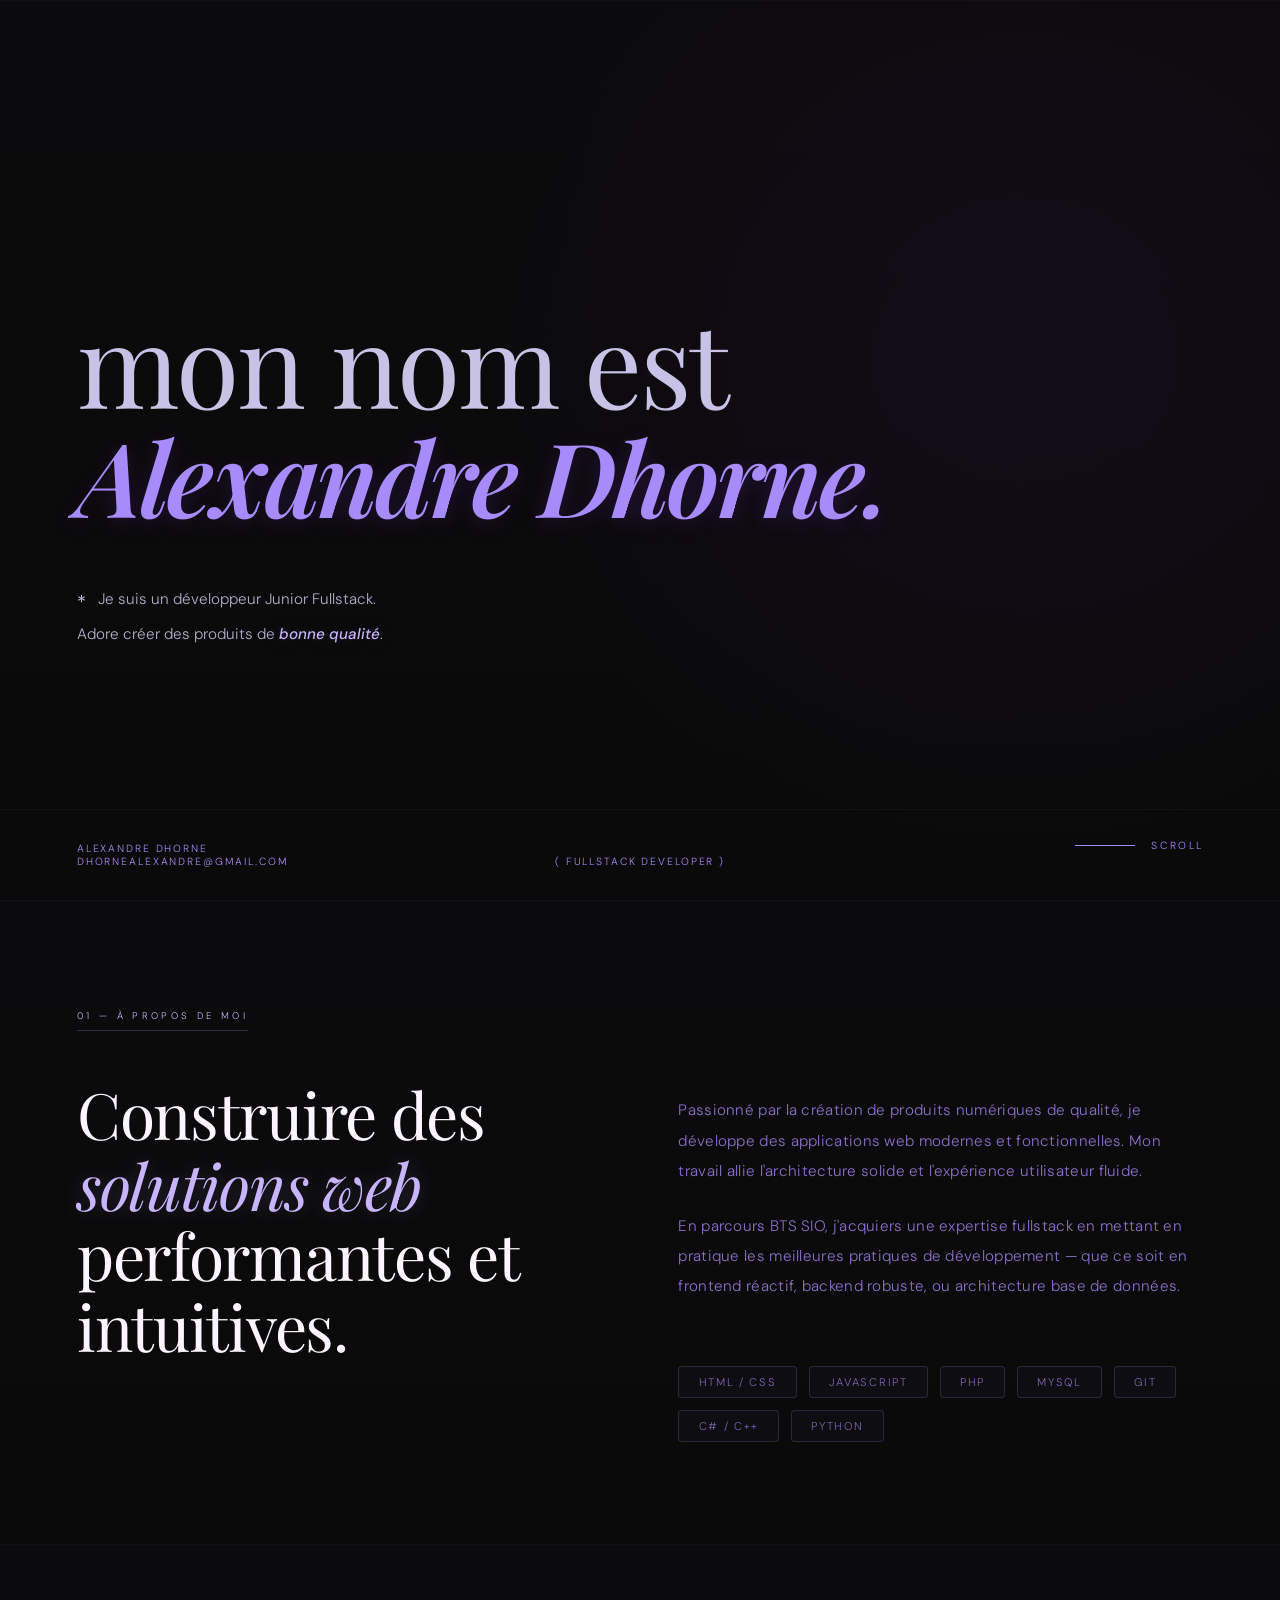
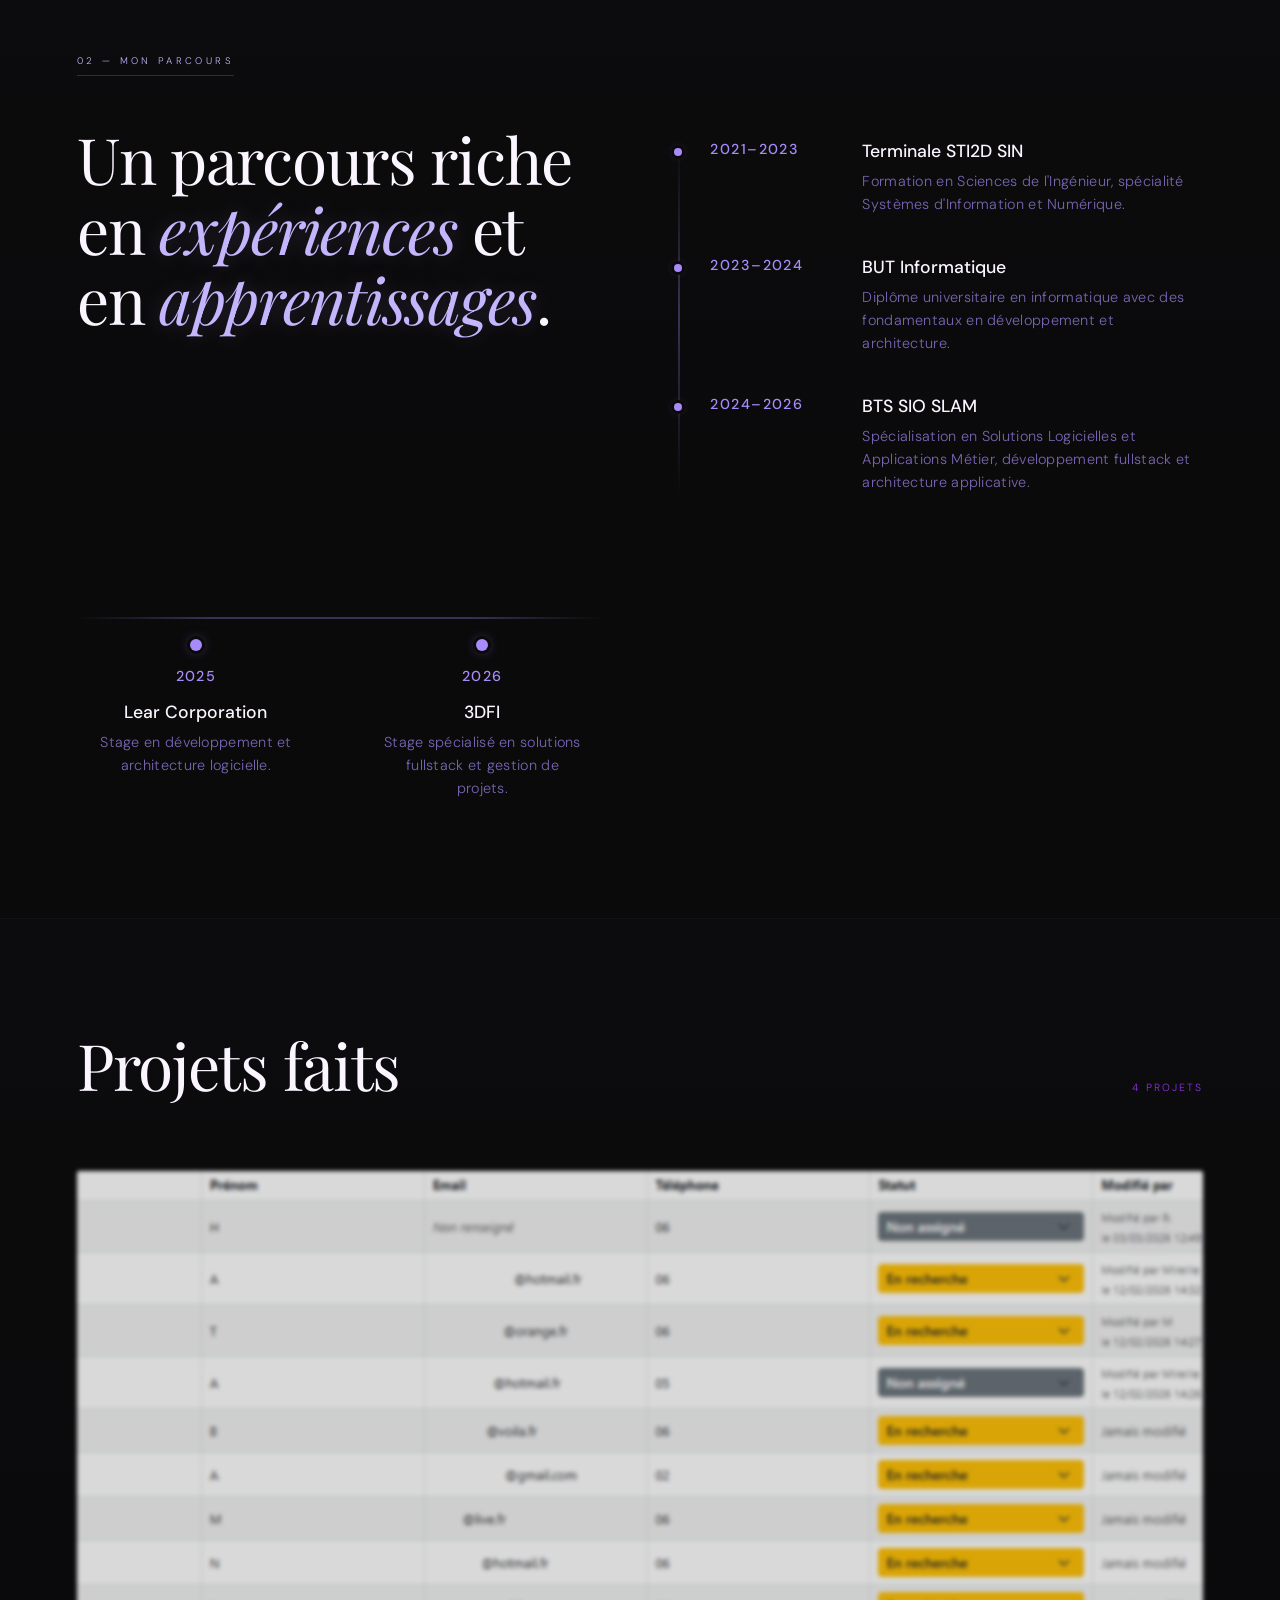
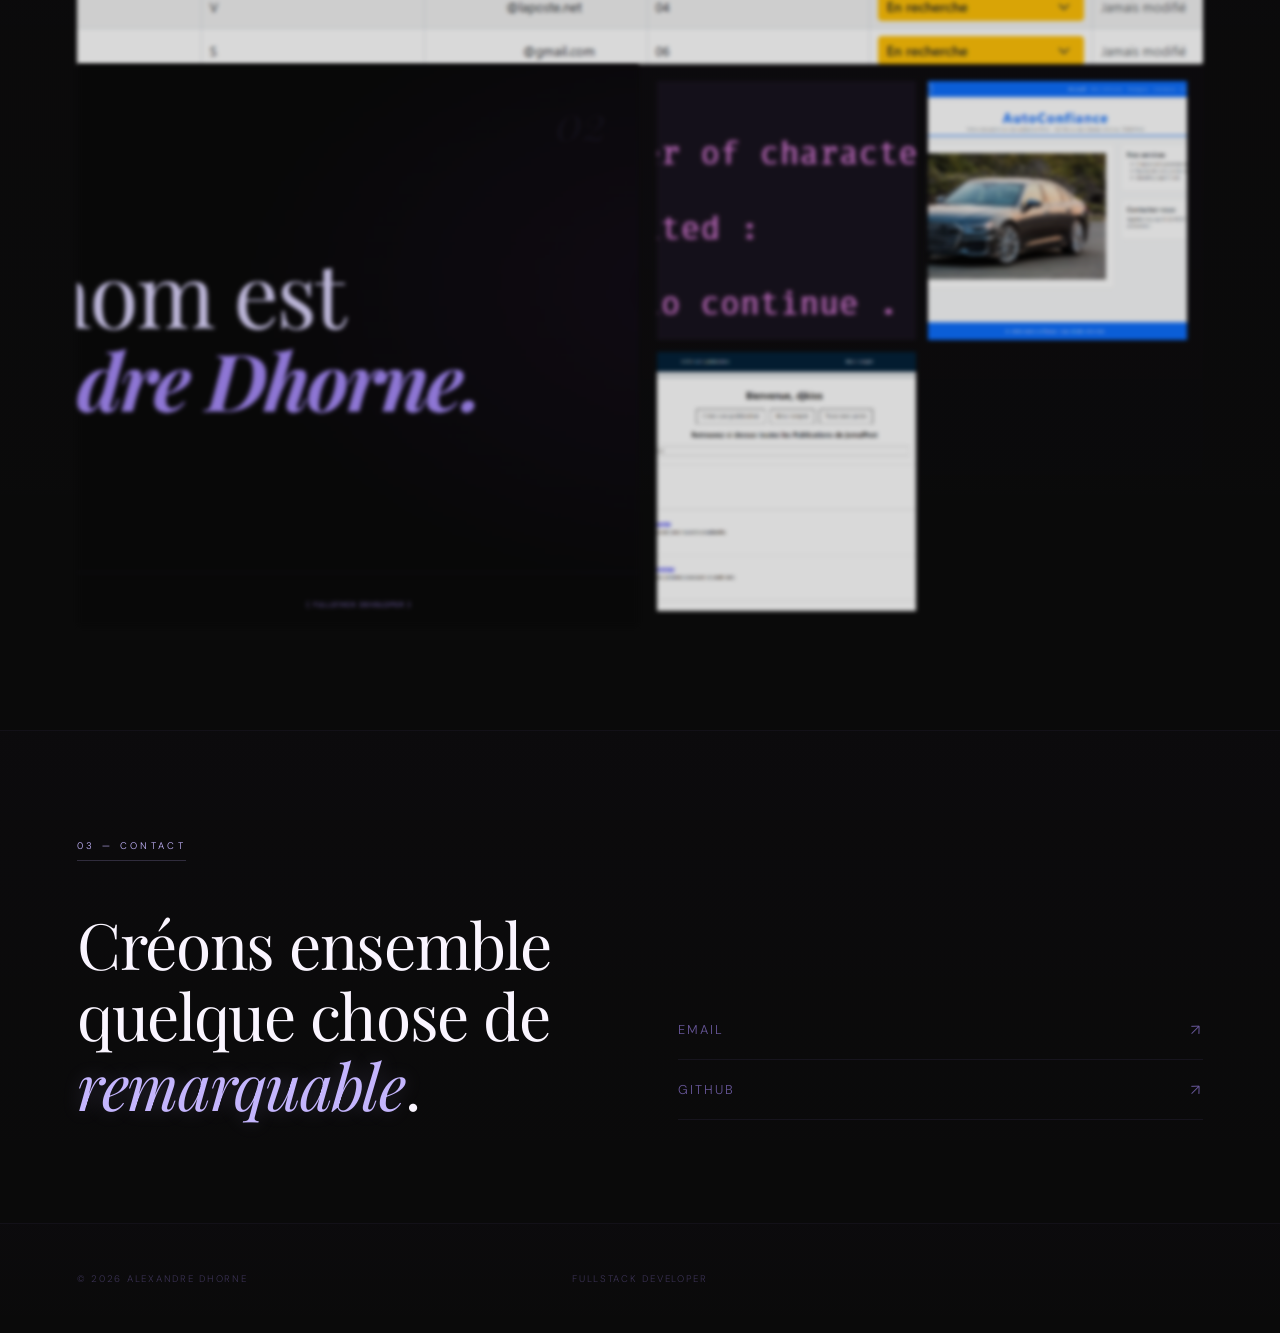
==== commit 22f54e85: "Euh" ====
--- a/index.html
+++ b/index.html
@@ -22,8 +22,6 @@
         <span class="asterisk">*</span>
         Je suis un développeur Junior Fullstack.<br>
         Adore créer des produits de <strong>bonne qualité</strong>.<br>
-        <!-- And I have excellent <strong>teamwork abilities</strong>,<br>
-        and <strong>strong</strong> time management skills. -->
       </p>
     </div>
 
@@ -202,43 +200,6 @@
               </div>
         </div>
       </div>
-<!--
-      <div class="work-item reveal">
-        <div class="work-placeholder fill-4">
-          <svg class="geo" viewBox="0 0 200 200" fill="none" xmlns="http://www.w3.org/2000/svg">
-            <rect x="40" y="40" width="120" height="120" stroke="white" stroke-width="0.8" transform="rotate(45 100 100)"/>
-            <rect x="60" y="60" width="80" height="80" stroke="white" stroke-width="0.5"/>
-          </svg>
-        </div>
-        <span class="work-num">04</span>
-        <div class="work-inner">
-          <div>
-            <div class="work-cat">Mobile</div>
-            <div class="work-title">App Météo Interactive</div>
-          </div>
-          <div class="work-cat">2024</div>
-        </div>
-      </div>
-
-      <div class="work-item reveal" style="grid-column: span 2; aspect-ratio: 16/7;">
-        <div class="work-placeholder fill-5">
-          <svg class="geo" viewBox="0 0 400 200" fill="none" xmlns="http://www.w3.org/2000/svg">
-            <line x1="0" y1="100" x2="400" y2="100" stroke="white" stroke-width="0.5"/>
-            <line x1="200" y1="0" x2="200" y2="200" stroke="white" stroke-width="0.5"/>
-            <ellipse cx="200" cy="100" rx="150" ry="80" stroke="white" stroke-width="0.8"/>
-            <ellipse cx="200" cy="100" rx="80" ry="40" stroke="white" stroke-width="0.5"/>
-          </svg>
-        </div>
-        <span class="work-num">05</span>
-        <div class="work-inner">
-          <div>
-            <div class="work-cat">Database</div>
-            <div class="work-title">Système CRM Entreprise</div>
-          </div>
-          <div class="work-cat">2024</div>
-        </div>
-      </div>
-    </div> -->
   </section>
 
   <!-- ═══ CONTACT ═══ -->
@@ -261,18 +222,6 @@
             <span class="arrow">→</span>
           </a>
         </li>
-        <li>
-          <a href="#">
-            LinkedIn
-            <span class="arrow">→</span>
-          </a>
-        </li>
-        <li>
-          <a href="#">
-            Instagram
-            <span class="arrow">→</span>
-          </a>
-        </li>
       </ul>
     </div>
   </section>
@@ -282,37 +231,5 @@
     <div>© 2026 Alexandre DHORNE</div>
     <div class="mid">Fullstack Developer</div>
   </footer>
-
-  <script>
-    // Custom cursor
-    // const cursor = document.getElementById('cursor');
-    // const ring = document.getElementById('cursorRing');
-    // let mx = 0, my = 0, rx = 0, ry = 0;
-    // document.addEventListener('mousemove', e => { mx = e.clientX; my = e.clientY; });
-    // function animCursor() {
-    //   cursor.style.left = mx + 'px'; cursor.style.top = my + 'px';
-    //   rx += (mx - rx) * 0.12; ry += (my - ry) * 0.12;
-    //   ring.style.left = rx + 'px'; ring.style.top = ry + 'px';
-    //   requestAnimationFrame(animCursor);
-    // }
-    // animCursor();
-
-    // document.querySelectorAll('a, button, .work-item, .skill-tag').forEach(el => {
-    //   el.addEventListener('mouseenter', () => {
-    //     cursor.style.width = '16px'; cursor.style.height = '16px';
-    //     cursor.style.background = 'transparent';
-    //     cursor.style.border = '1px solid var(--white)';
-    //     ring.style.width = '60px'; ring.style.height = '60px';
-    //   });
-    //   el.addEventListener('mouseleave', () => {
-    //     cursor.style.width = '8px'; cursor.style.height = '8px';
-    //     cursor.style.background = 'var(--white)';
-    //     cursor.style.border = 'none';
-    //     ring.style.width = '36px'; ring.style.height = '36px';
-    //   });
-    // });
-
-    // Scroll reveal handled by CSS animation-timeline: view()
-  </script>
 </body>
 </html>
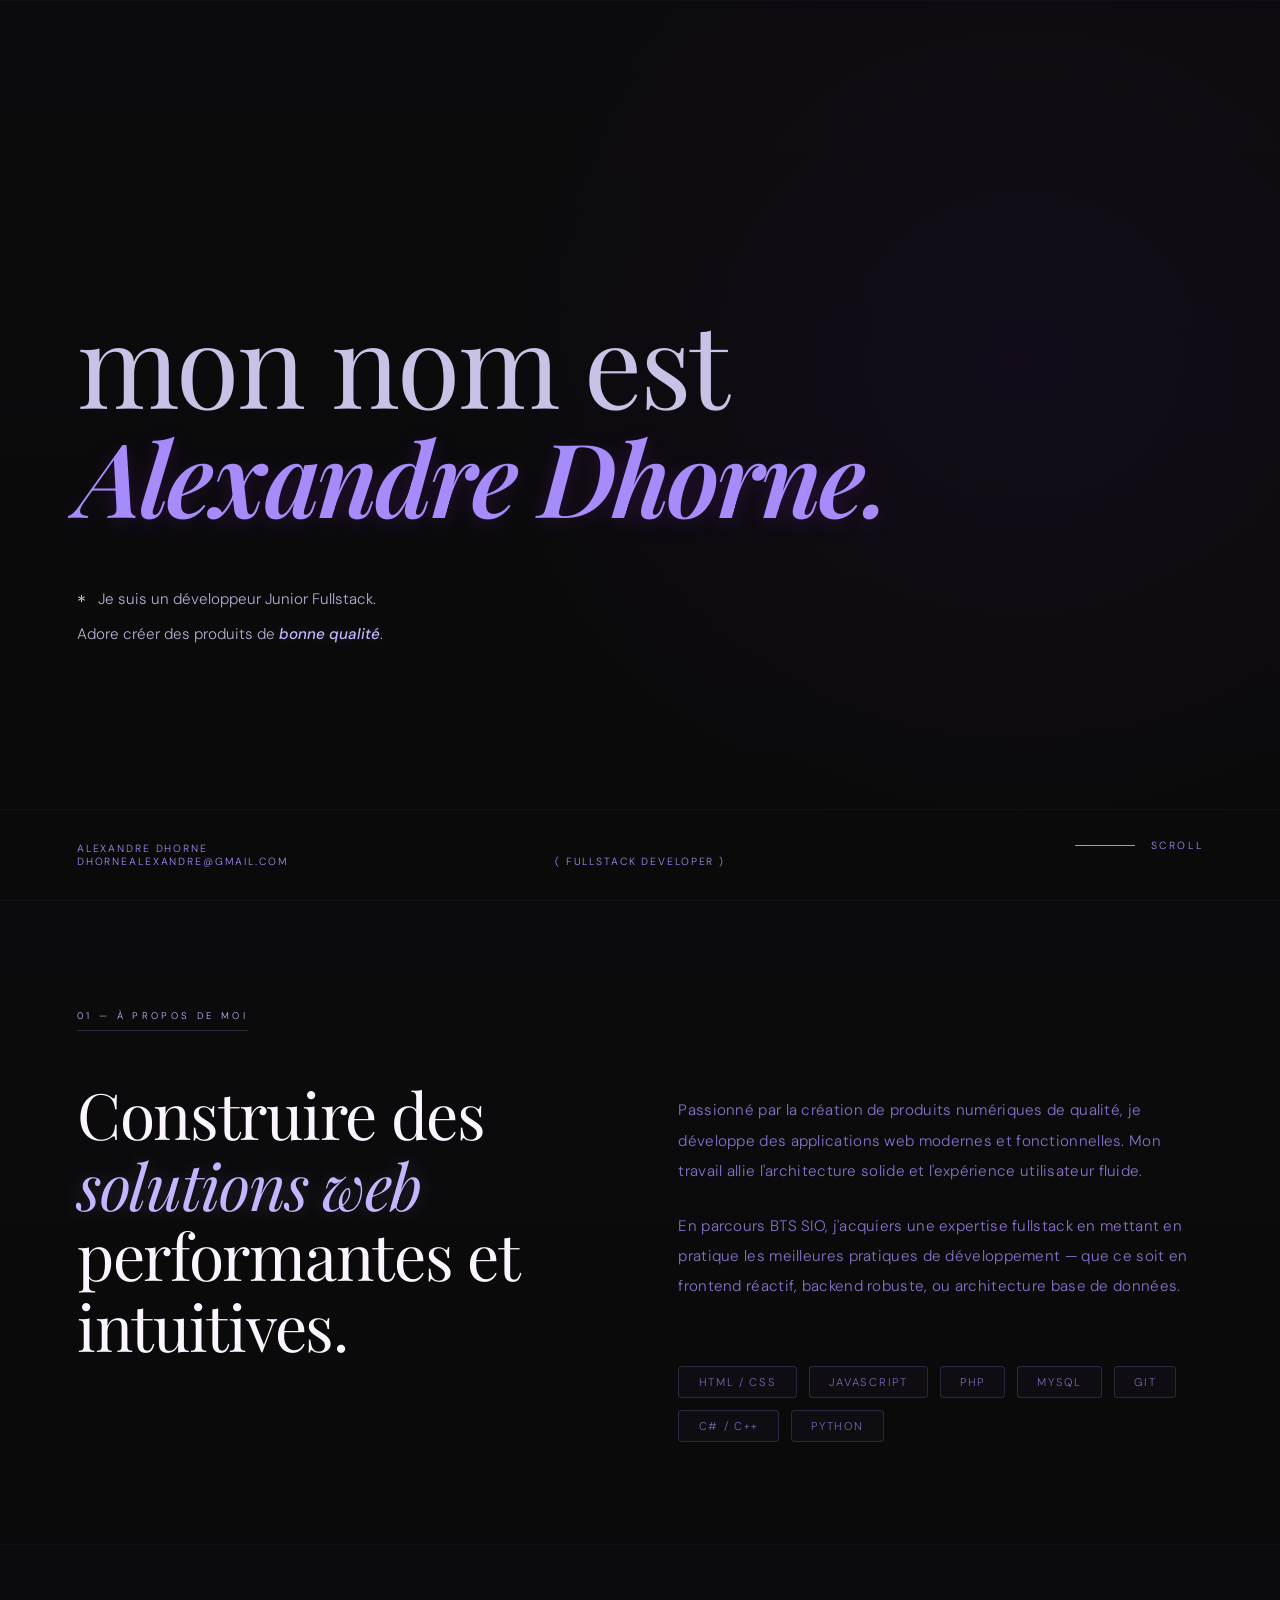
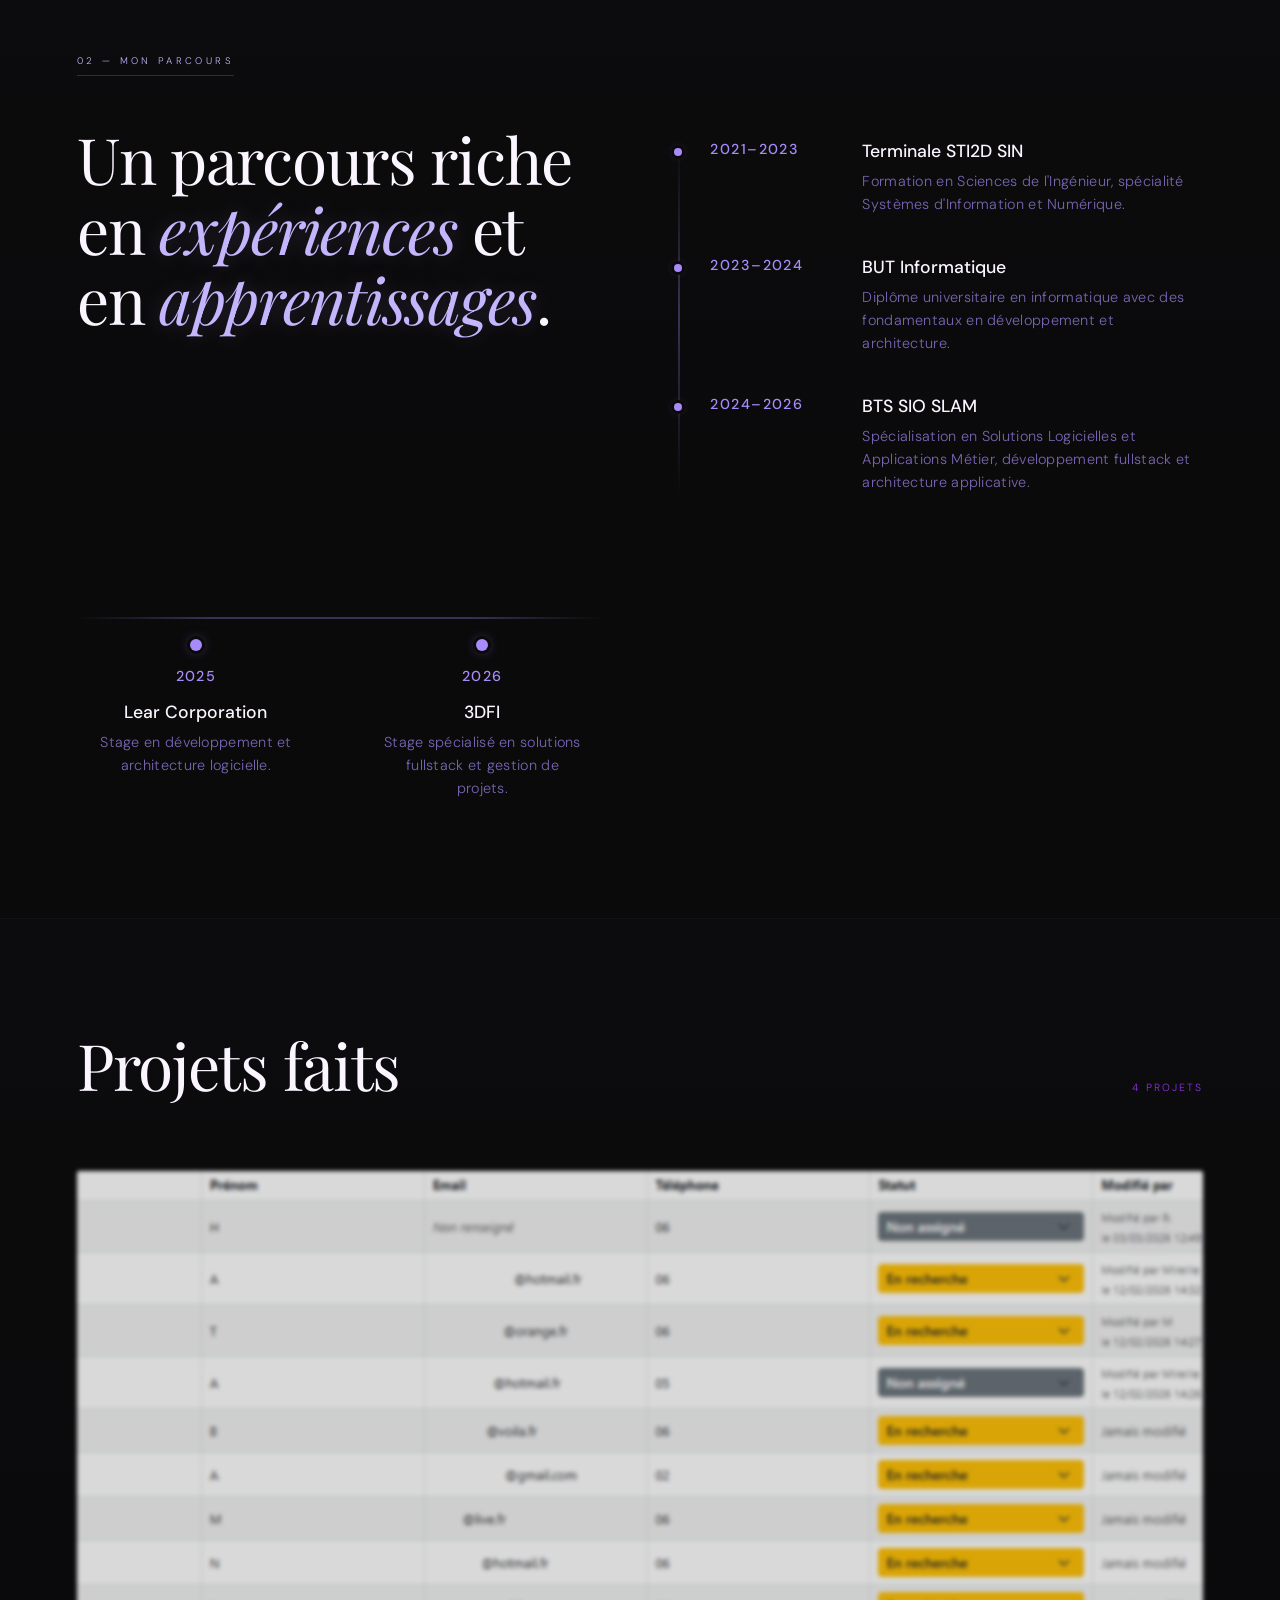
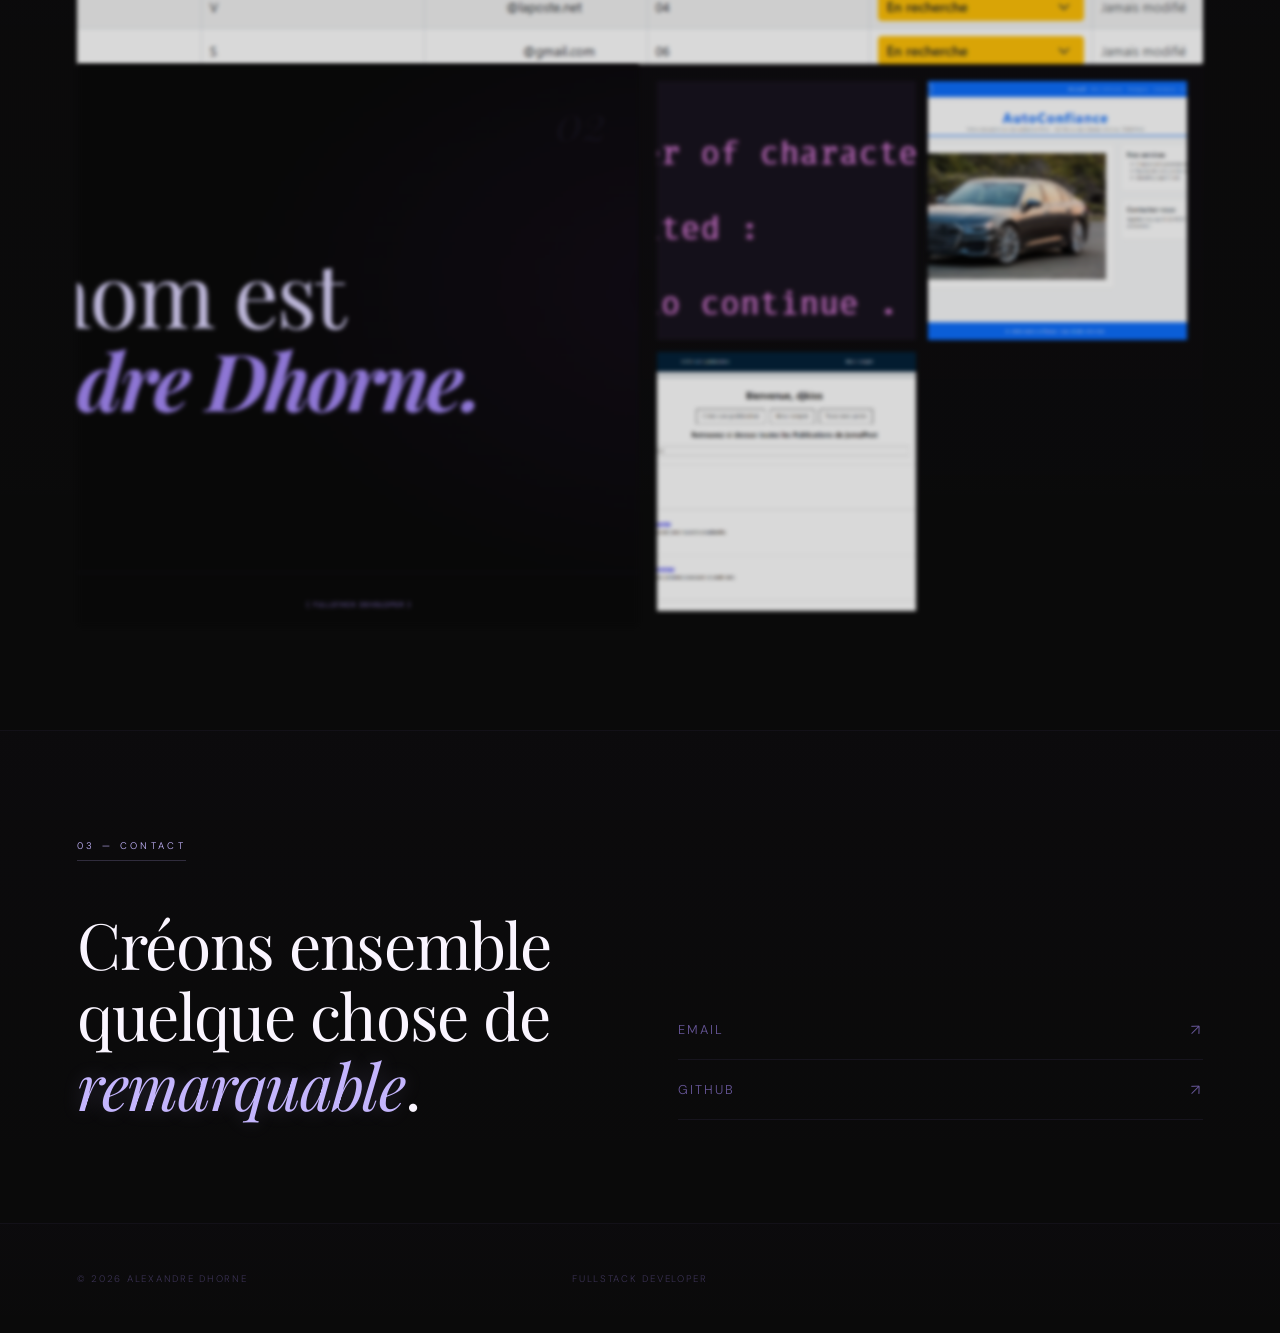
==== commit 62dbde24: "ajoute du lien sur github" ====
--- a/index.html
+++ b/index.html
@@ -217,7 +217,7 @@
           </a>
         </li>
         <li>
-          <a href="https://github.com" target="_blank">
+          <a href="https://github.com/djkios" target="_blank">
             GitHub
             <span class="arrow">→</span>
           </a>
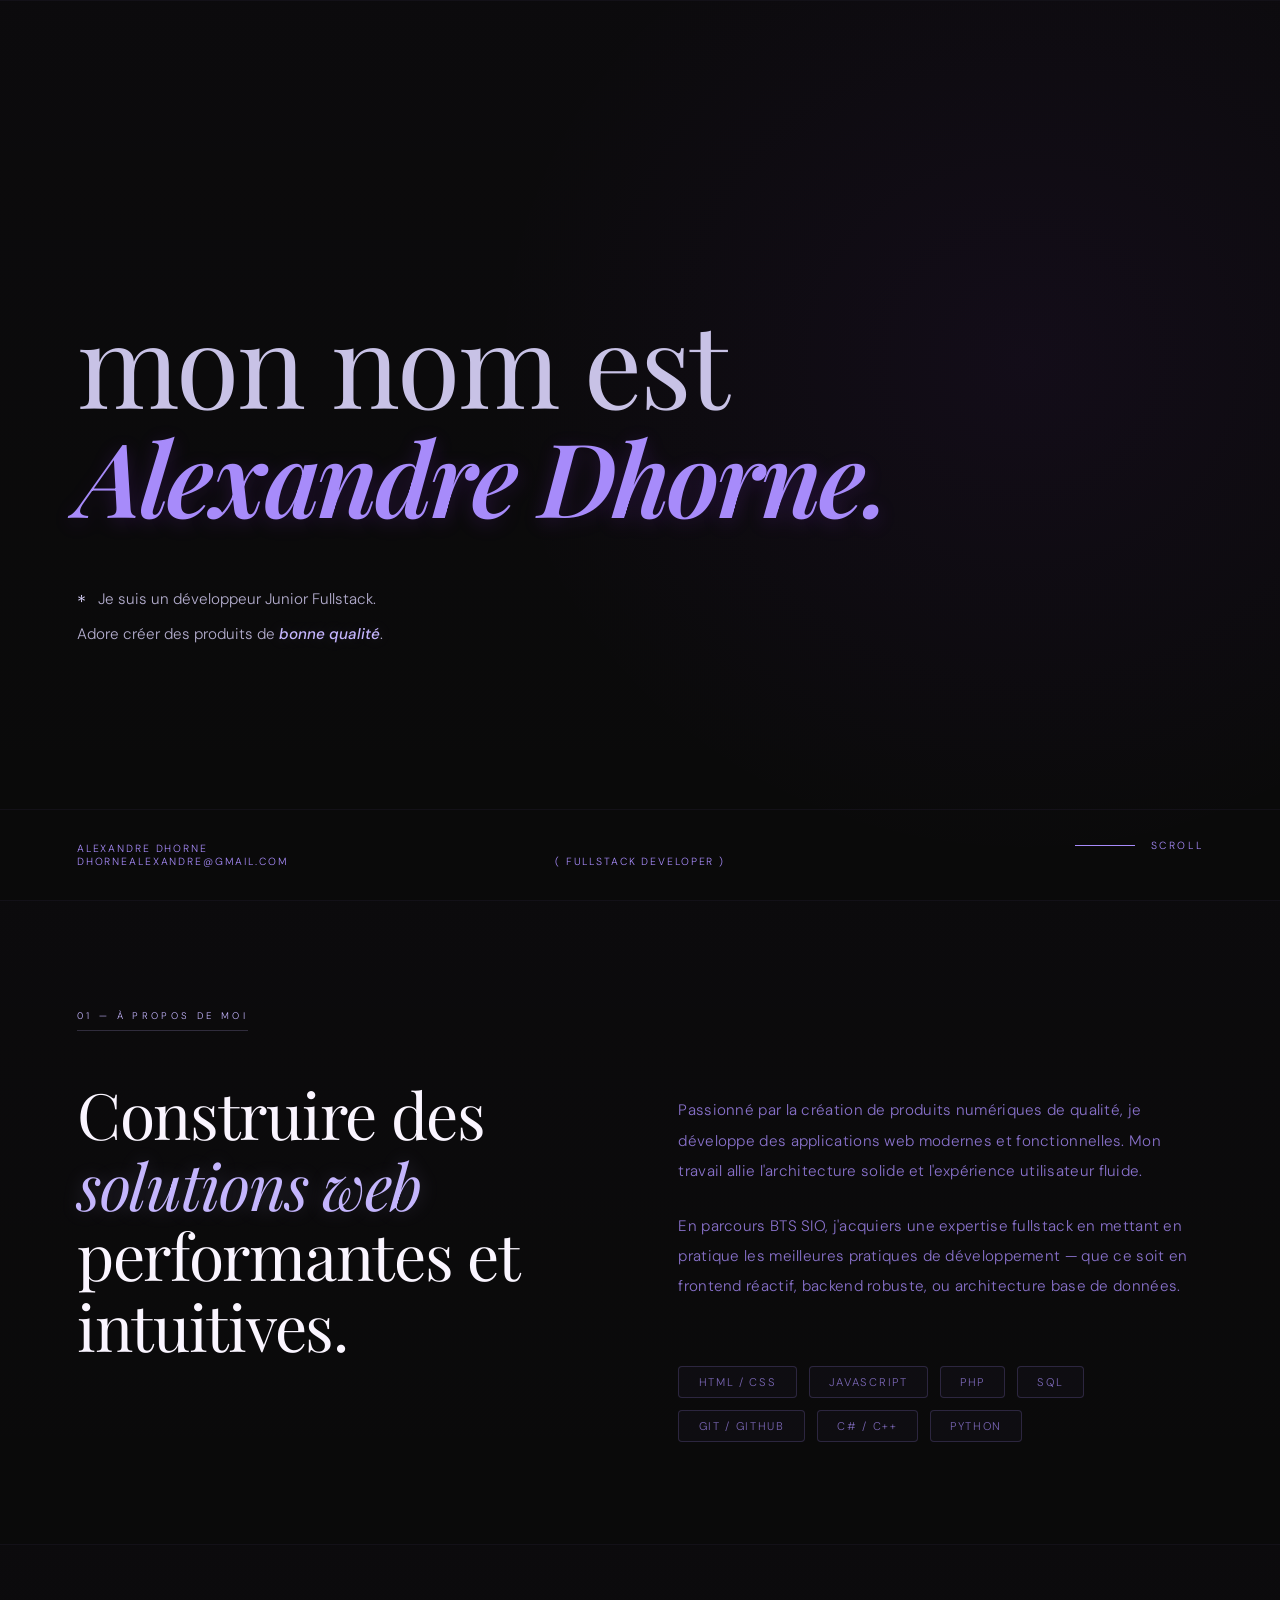
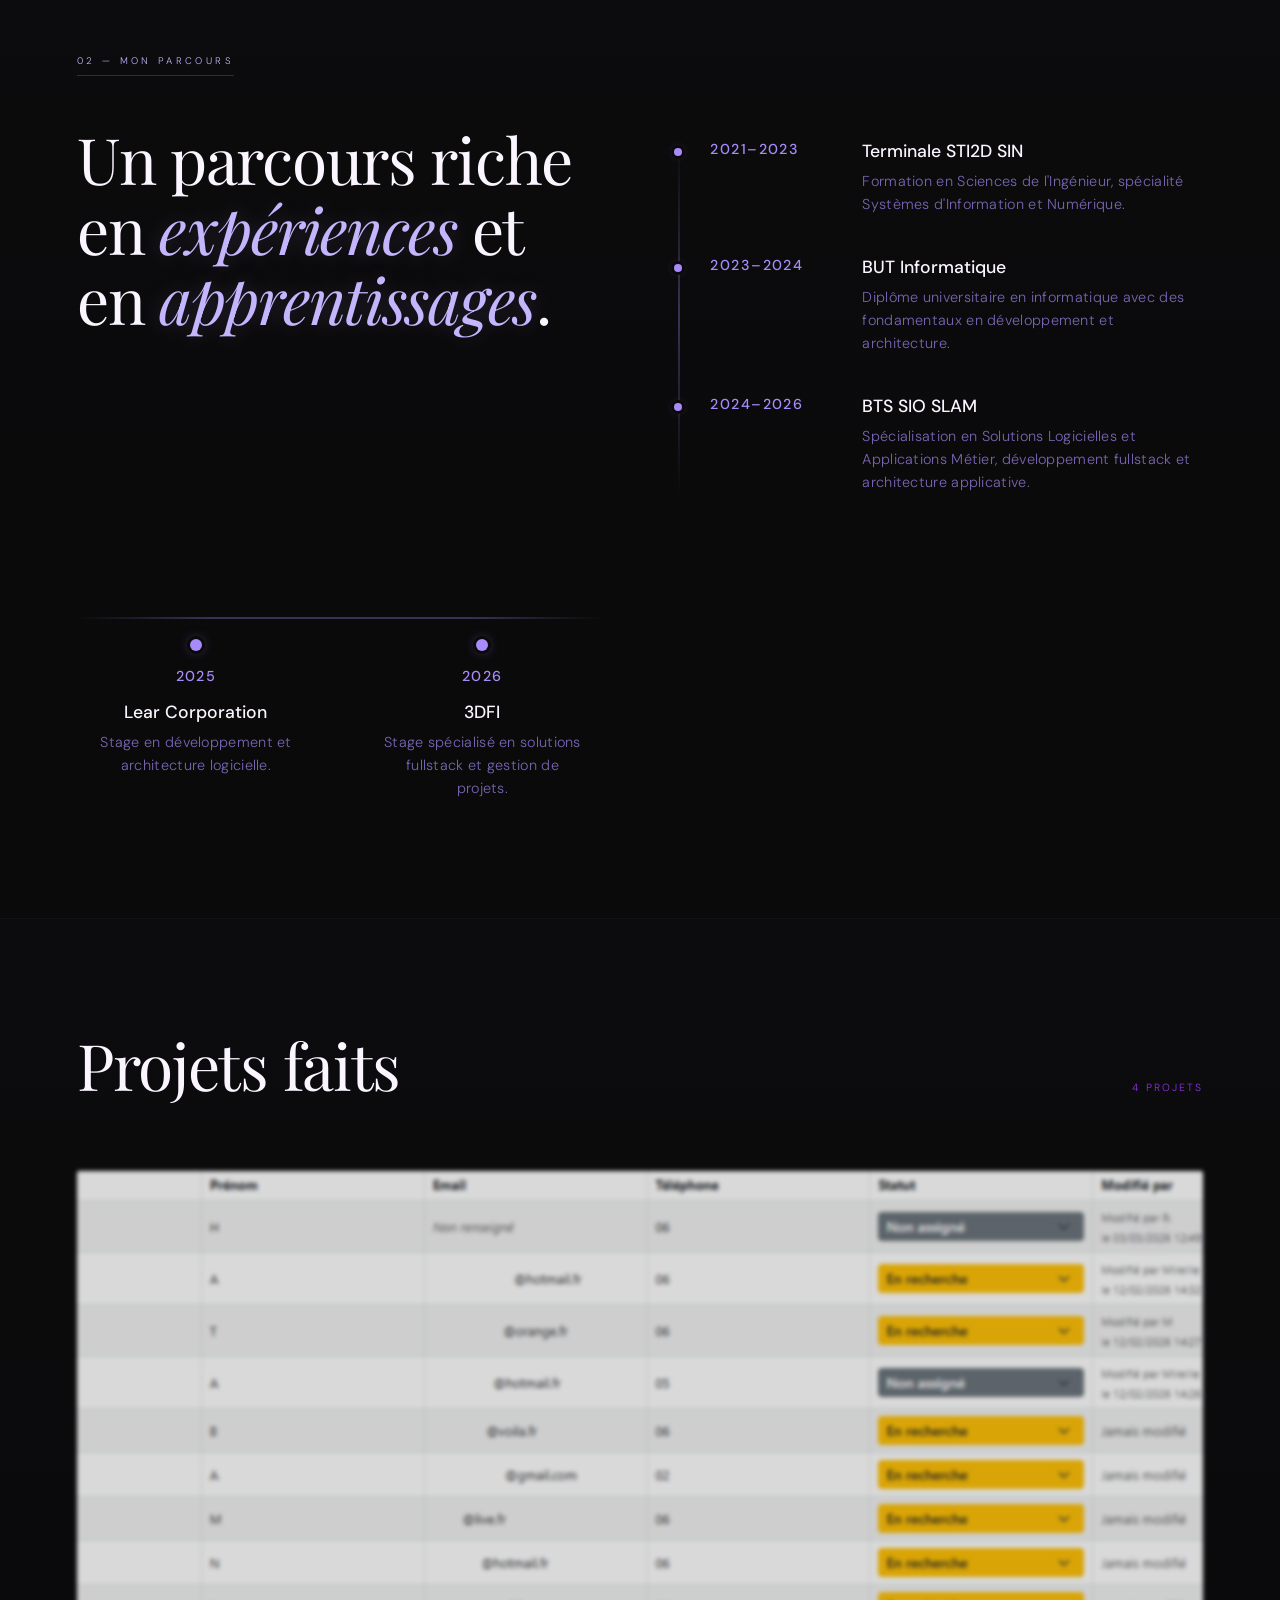
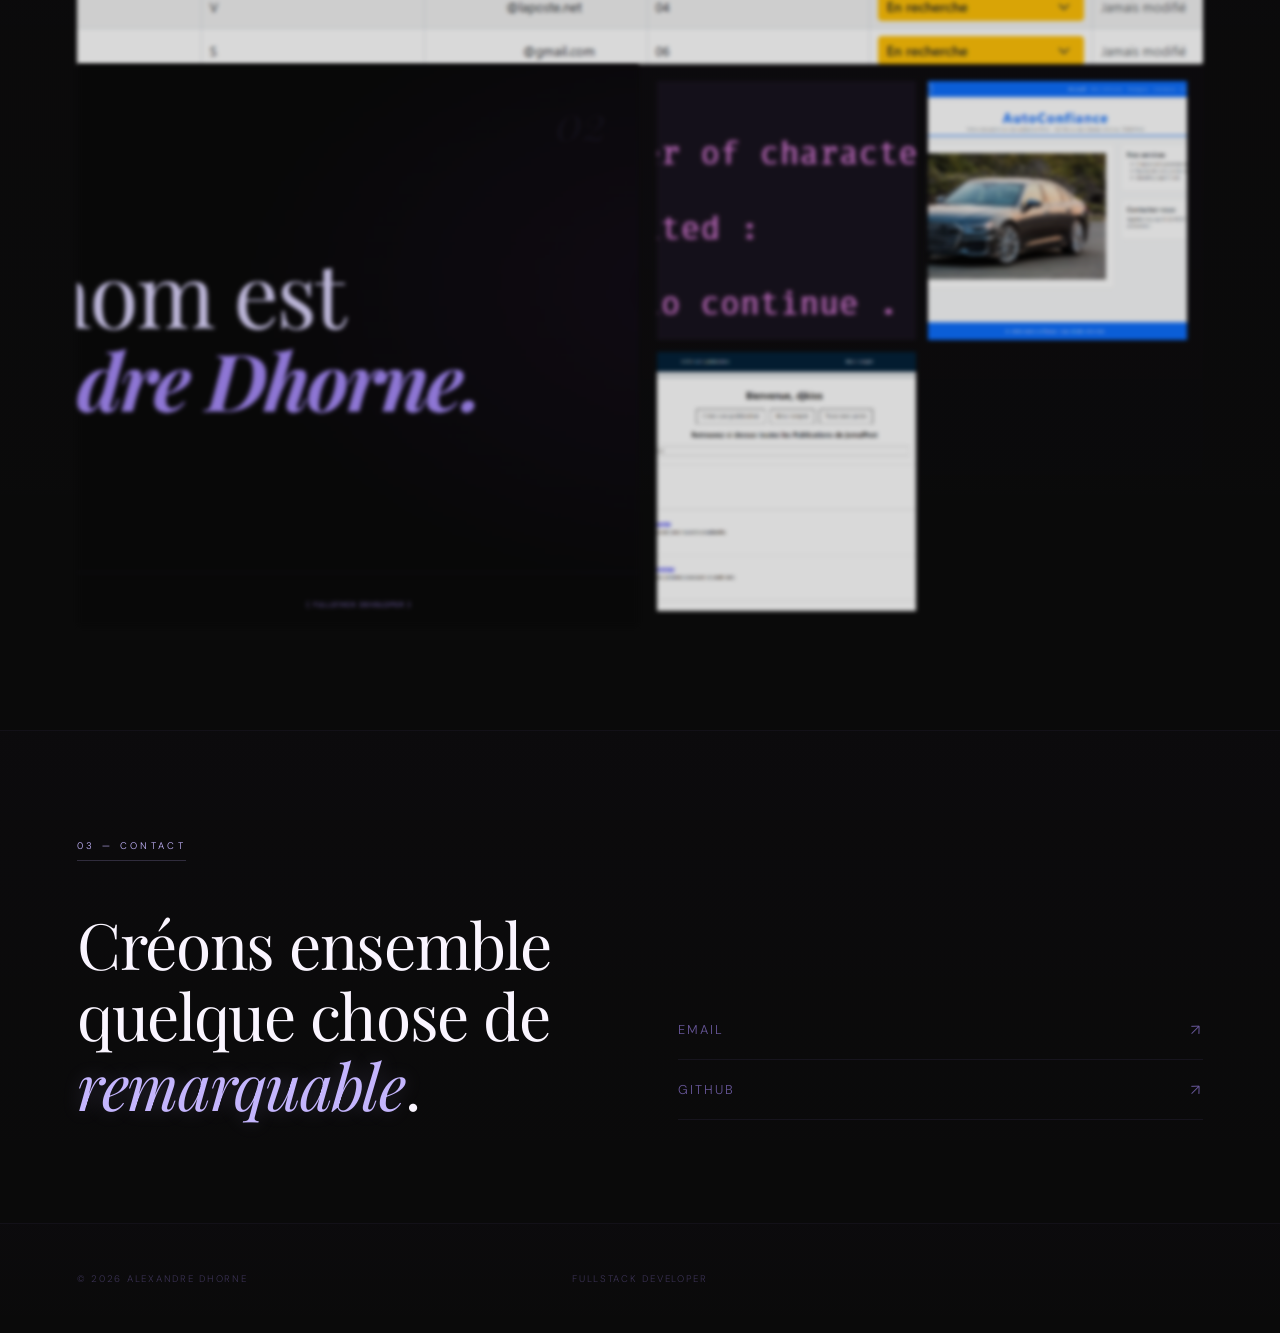
==== commit 6490e5e8: "Edit de certains fichiers" ====
--- a/index.html
+++ b/index.html
@@ -54,8 +54,8 @@
           <span class="skill-tag">HTML / CSS</span>
           <span class="skill-tag">JavaScript</span>
           <span class="skill-tag">PHP</span>
-          <span class="skill-tag">MySQL</span>
-          <span class="skill-tag">Git</span>
+          <span class="skill-tag">SQL</span>
+          <span class="skill-tag">Git / GitHub</span>
           <span class="skill-tag">C# / C++</span>
           <span class="skill-tag">Python</span>
         </div>
@@ -194,7 +194,7 @@
 
           <div class="work-inner">
                 <div>
-                  <div class="work-title">Autres projets</div>
+                  <div class="work-title" style="color: var(--accent)">Autres projets</div>
                 </div>
                 <div class="work-cat">2024-2026</div>
               </div>
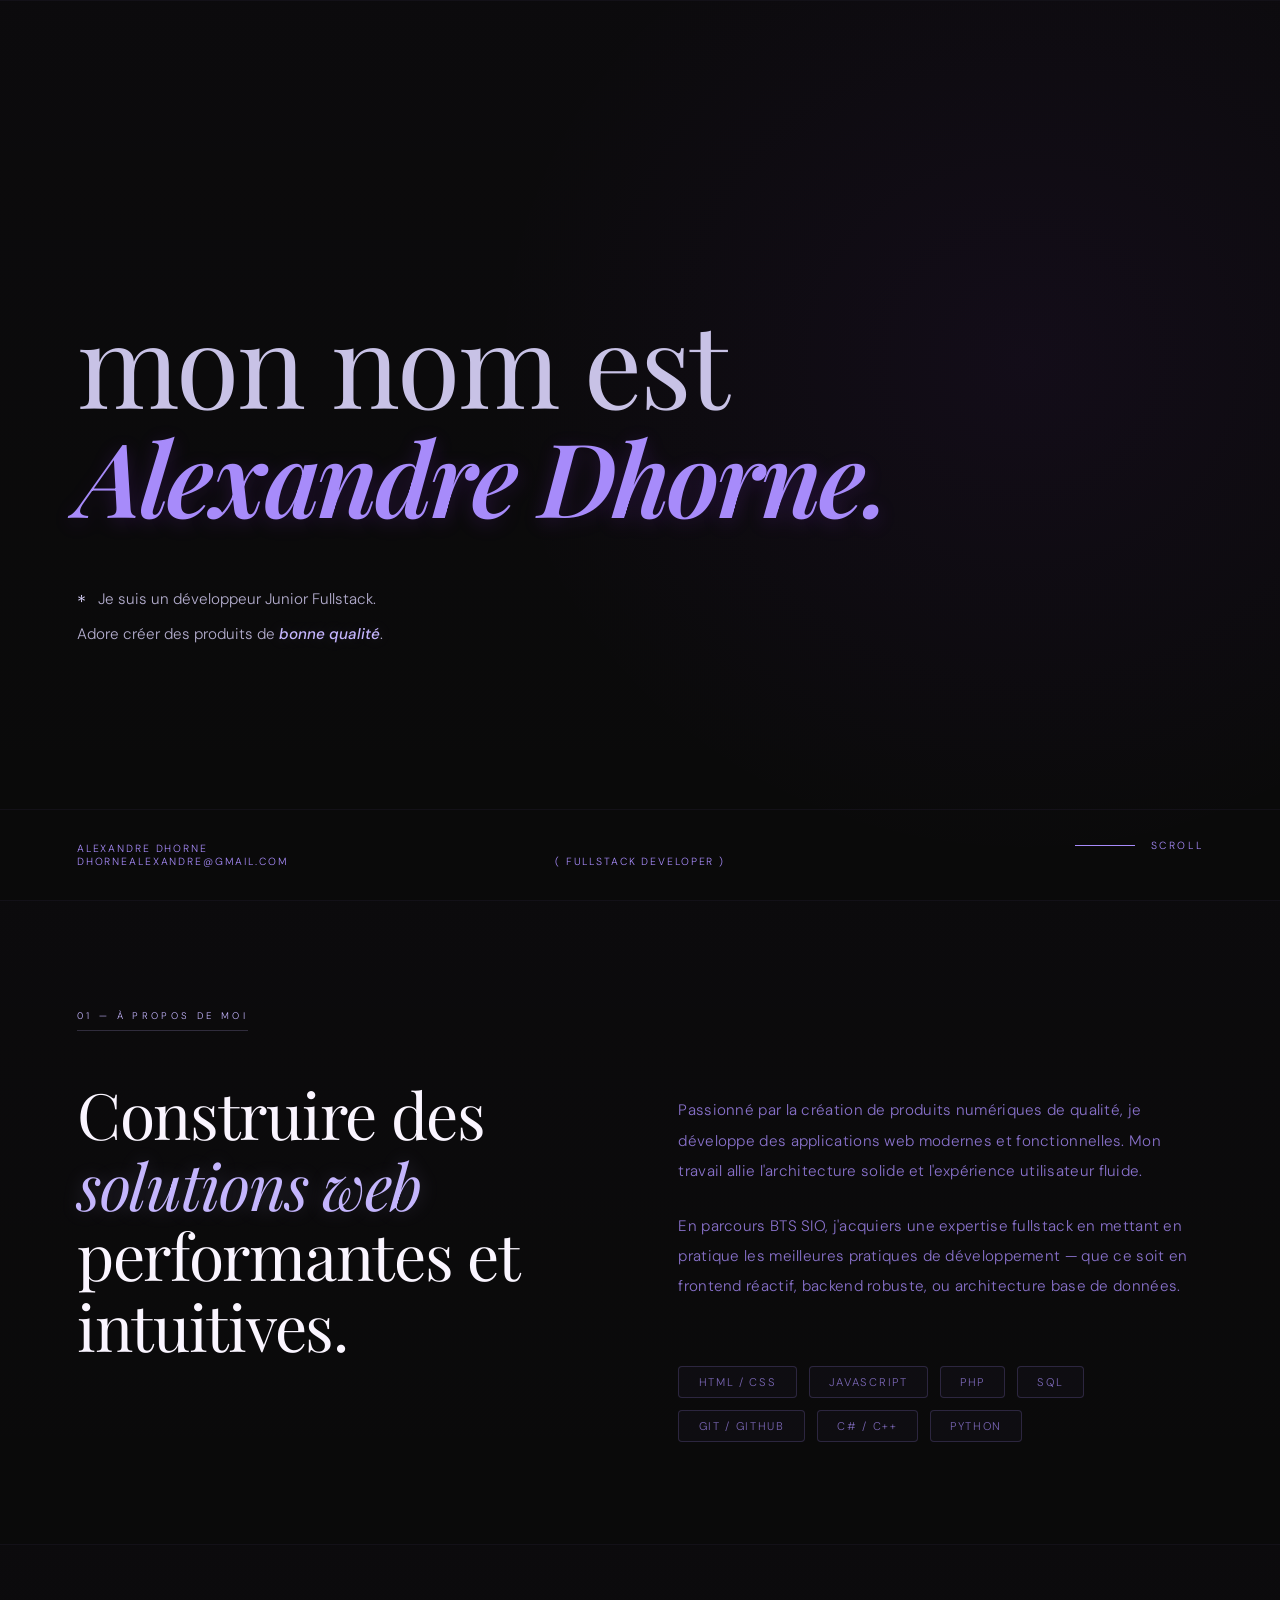
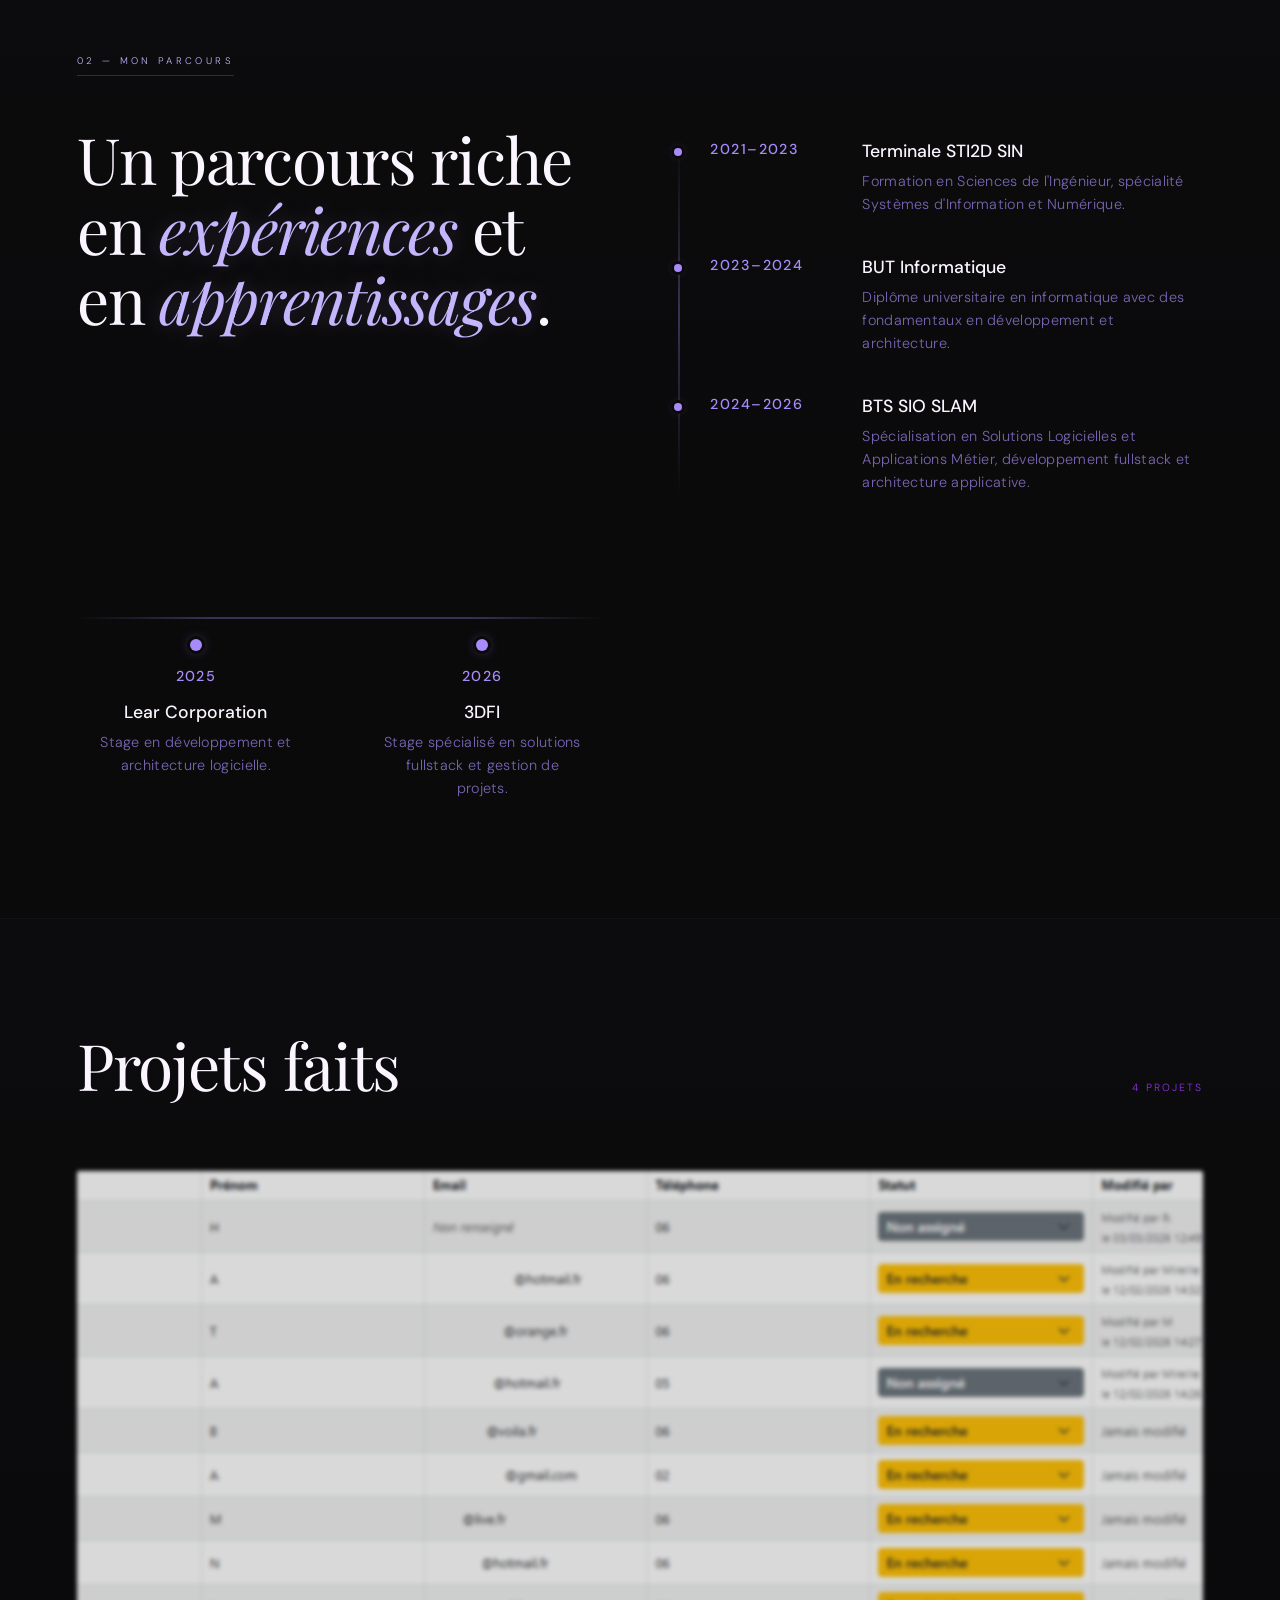
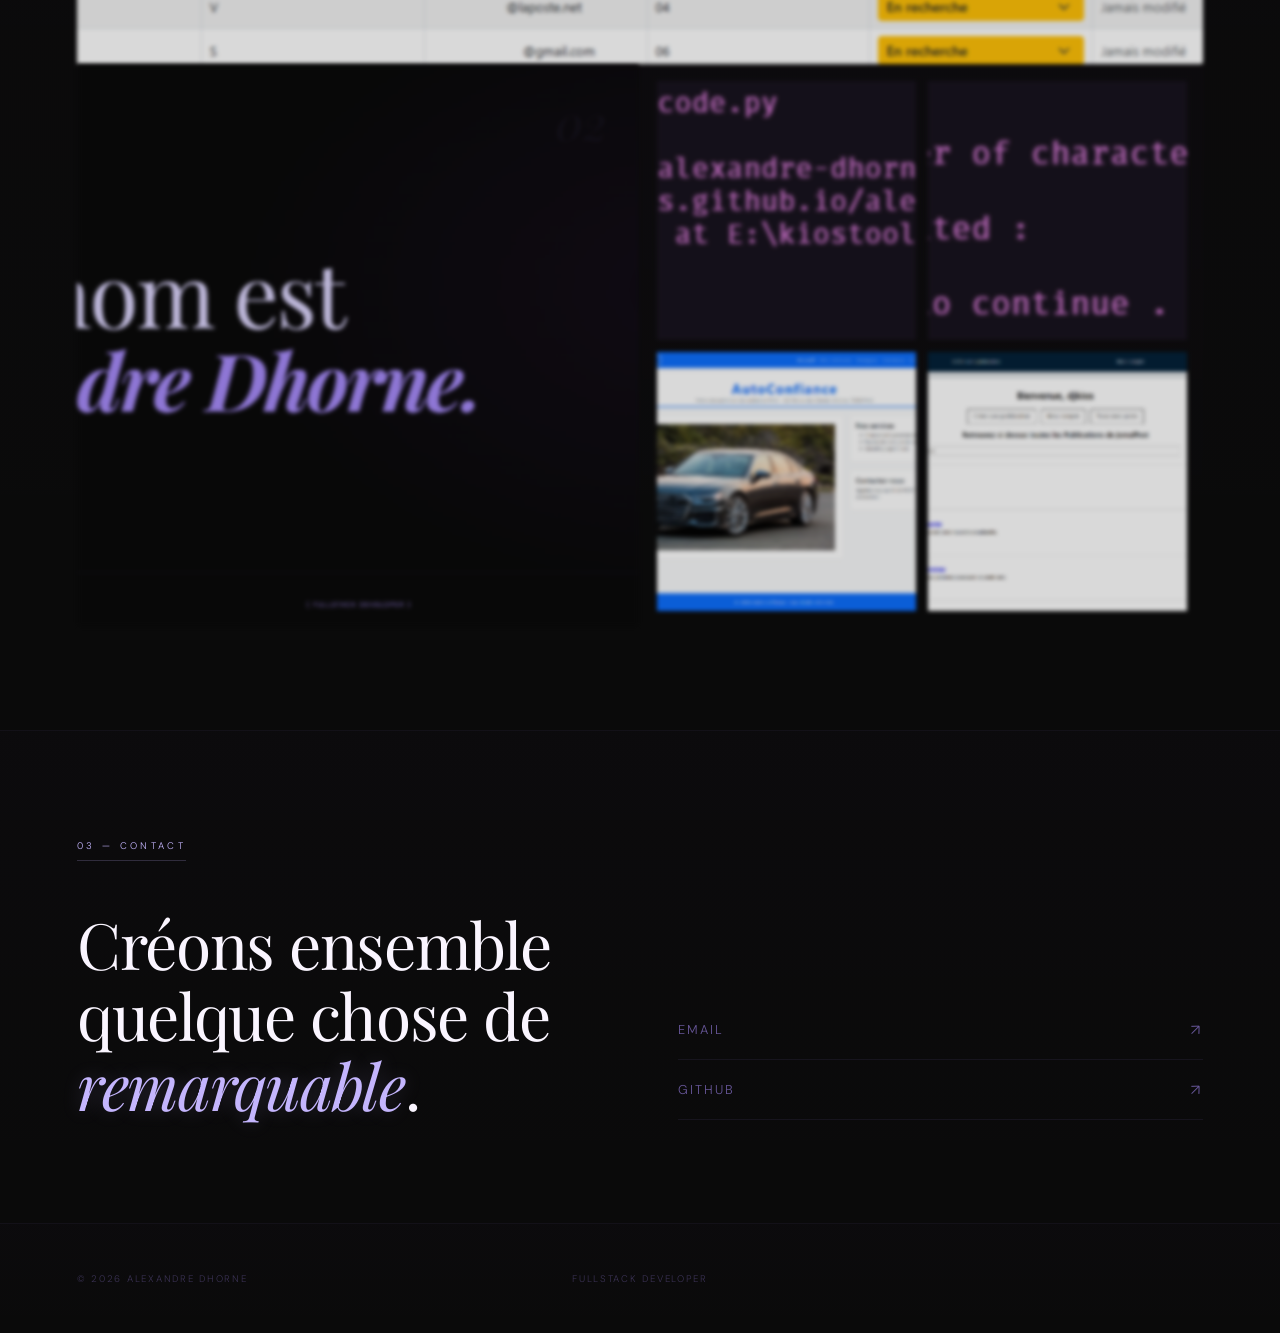
==== commit 7c206a5f: "Création de la page QR Code sur le portfolio" ====
--- a/index.html
+++ b/index.html
@@ -2,7 +2,7 @@
 <html lang="fr">
 <head>
   <meta charset="UTF-8" />
-  <meta name="viewport" content="width=device-width, initial-scale=1.0"/>
+  <meta name="viewport" content="width=device-width, initial-scale=1.0, maximum-scale=5.0, user-scalable=yes"/>
   <title>Alexandre DHORNE — Design Portfolio</title>
   <link href="https://fonts.googleapis.com/css2?family=Playfair+Display:ital,wght@0,400;0,700;1,400;1,700&family=DM+Sans:wght@300;400;500&display=swap" rel="stylesheet"/>
   <link href="assets/css/style.css"rel="stylesheet" />
@@ -162,24 +162,30 @@
       <div class="work-item reveal">
         <div class="work-placeholder fill-3 projects-grid-container">
           <div class="small-project-wrapper">
+            <a href="html/qrcode.html" target="_blank" class="small-project">
+              <img src="assets/img/qrcode.png" alt="Project 2" style="width: 100%; height: 100%; object-fit: cover;"/>
+            </a>
+            <span class="work-num">03</span>
+          </div>
+          <div class="small-project-wrapper">
             <a href="html/mdp.html" target="_blank" class="small-project">
               <img src="assets/img/mdp.png" alt="Project 2" style="width: 100%; height: 100%; object-fit: cover;"/>
             </a>
-            <span class="work-num">03</span>
+            <span class="work-num">04</span>
           </div>
           
           <div class="small-project-wrapper">
             <a href="html/garage.html" target="_blank" class="small-project">
               <img src="assets/img/garage1.png" alt="Project 2" style="width: 100%; height: 100%; object-fit: cover;"/>
             </a>
-            <span class="work-num">04</span>
+            <span class="work-num">05</span>
           </div>
 
           <div class="small-project-wrapper">
             <a href="html/blog.html" target="_blank" class="small-project">
               <img src="assets/img/blog1.png" alt="Project 2" style="width: 100%; height: 100%; object-fit: cover;"/>
             </a>
-            <span class="work-num">05</span>
+            <span class="work-num">06</span>
           </div>
 <!-- 
           <div class="small-project-wrapper">
--- a/assets/css/style.css
+++ b/assets/css/style.css
@@ -817,10 +817,487 @@
     }
 
     /* ─── RESPONSIVE ─── */
+    /* Tablets et petites résolutions */
+    @media (max-width: 1024px) {
+      .hero {
+        padding: 6vw 5vw 3vw;
+      }
+      
+      section {
+        padding: 6vw 5vw;
+      }
+      
+      .hero-eyebrow {
+        font-size: 0.6rem;
+      }
+      
+      .hero-footer {
+        padding: 1.5rem 5vw;
+      }
+      
+      .about-grid {
+        gap: 4vw;
+      }
+      
+      .timeline-horizontal {
+        gap: 2rem;
+      }
+      
+      .skill-tag {
+        font-size: 0.65rem;
+        padding: 0.4rem 1rem;
+      }
+    }
+
+    /* Tablettes et écrans moyens */
     @media (max-width: 768px) {
-      .about-grid, .contact-inner { grid-template-columns: 1fr; }
-      .works-grid { grid-template-columns: 1fr; }
-      .work-item:first-child { grid-column: span 1; aspect-ratio: 4/3; }
-      .hero-footer { grid-template-columns: 1fr 1fr; }
-      .hero-footer .right { display: none; }
+      .hero {
+        padding: 5vw 4vw 3vw;
+        min-height: 85vh;
+      }
+      
+      section {
+        padding: 5vw 4vw;
+      }
+      
+      .hero-eyebrow {
+        font-size: 0.55rem;
+        letter-spacing: 0.25em;
+        margin-bottom: 2rem;
+      }
+      
+      .hero-intro {
+        font-size: clamp(2rem, 6vw, 5rem);
+      }
+      
+      .hero-name {
+        font-size: clamp(2.5rem, 7vw, 5rem);
+      }
+      
+      .hero-tagline {
+        margin-top: 2.5rem;
+        max-width: 100%;
+      }
+      
+      .hero-tagline p {
+        font-size: 0.9rem;
+        line-height: 1.6;
+      }
+      
+      .asterisk {
+        font-size: 1rem;
+        margin-right: 0.4rem;
+      }
+      
+      .scroll-hint {
+        bottom: 2rem;
+        right: 4vw;
+        font-size: 0.6rem;
+        letter-spacing: 0.2em;
+      }
+      
+      .scroll-line {
+        width: 40px;
+      }
+      
+      .hero-footer {
+        grid-template-columns: 1fr 1fr;
+        padding: 1.5rem 4vw;
+        font-size: 0.6rem;
+      }
+      
+      .hero-footer .right {
+        display: none;
+      }
+      
+      .section-label {
+        font-size: 0.55rem;
+        margin-bottom: 2rem;
+      }
+      
+      .about-grid {
+        grid-template-columns: 1fr;
+        gap: 3rem;
+      }
+      
+      .about-heading {
+        font-size: clamp(1.8rem, 5vw, 3.5rem);
+      }
+      
+      .about-body p {
+        font-size: 0.9rem;
+        line-height: 1.7;
+      }
+      
+      .timeline {
+        padding-left: 1.5rem;
+      }
+      
+      .timeline::before {
+        left: -1px;
+      }
+      
+      .timeline-item {
+        grid-template-columns: 100px 1fr;
+        gap: 1.5rem;
+        padding-left: 1.5rem;
+      }
+      
+      .timeline-item::before {
+        left: -6px;
+      }
+      
+      .timeline-year {
+        font-size: 0.75rem;
+      }
+      
+      .timeline-content strong {
+        font-size: 1rem;
+      }
+      
+      .timeline-content p {
+        font-size: 0.8rem;
+      }
+      
+      .timeline-horizontal {
+        grid-template-columns: 1fr;
+        gap: 1.5rem;
+        padding-top: 2rem;
+      }
+      
+      .timeline-horizontal::before {
+        top: 15px;
+        height: 1px;
+      }
+      
+      .timeline-item-h::before {
+        top: 2px;
+        width: 10px;
+        height: 10px;
+      }
+      
+      .skills {
+        margin-top: 2.5rem;
+        gap: 0.5rem;
+      }
+      
+      .skill-tag {
+        font-size: 0.6rem;
+        padding: 0.4rem 0.9rem;
+      }
+      
+      .works-header {
+        flex-direction: column;
+        gap: 1rem;
+        margin-bottom: 2rem;
+      }
+      
+      .works-title {
+        font-size: clamp(1.8rem, 5vw, 3.5rem);
+      }
+      
+      .works-count {
+        font-size: 0.6rem;
+      }
+      
+      .works-grid {
+        grid-template-columns: 1fr;
+        gap: 1.5px;
+      }
+      
+      .work-item:first-child {
+        grid-column: span 1;
+        aspect-ratio: 4/3;
+      }
+      
+      .work-inner {
+        padding: 1.5rem;
+      }
+      
+      .work-title {
+        font-size: 1.1rem;
+      }
+      
+      .work-num {
+        font-size: 2rem;
+      }
+      
+      .work-placeholder.projects-grid-container {
+        padding: 12px;
+        gap: 10px;
+      }
+      
+      .small-project-info .work-title {
+        font-size: 0.75rem;
+      }
+      
+      .contact-inner {
+        grid-template-columns: 1fr;
+        gap: 3rem;
+        align-items: start;
+      }
+      
+      .contact-heading {
+        font-size: clamp(1.8rem, 5vw, 3.5rem);
+      }
+      
+      .contact-links a {
+        font-size: 0.75rem;
+      }
+      
+      .contact-links li {
+        padding: 1rem 0;
+      }
+      
+      .site-footer {
+        grid-template-columns: 1fr;
+        gap: 1.5rem;
+        padding: 2rem 4vw;
+        font-size: 0.55rem;
+        text-align: left;
+      }
+      
+      .site-footer .mid,
+      .site-footer .end {
+        text-align: left;
+      }
+    }
+
+    /* Petits écrans mobiles */
+    @media (max-width: 480px) {
+      html {
+        font-size: 14px;
+      }
+      
+      .hero {
+        padding: 4vw 3vw 2vw;
+        min-height: 80vh;
+      }
+      
+      section {
+        padding: 4vw 3vw;
+      }
+      
+      .hero-eyebrow {
+        font-size: 0.5rem;
+        letter-spacing: 0.2em;
+        margin-bottom: 1.5rem;
+      }
+      
+      .hero-intro {
+        font-size: clamp(1.5rem, 5vw, 3rem);
+        margin-bottom: 0.5rem;
+      }
+      
+      .hero-name {
+        font-size: clamp(1.8rem, 6vw, 3.5rem);
+      }
+      
+      .hero-tagline {
+        margin-top: 1.5rem;
+      }
+      
+      .hero-tagline p {
+        font-size: 0.8rem;
+        line-height: 1.5;
+      }
+      
+      .asterisk {
+        font-size: 0.9rem;
+        margin-right: 0.3rem;
+      }
+      
+      .scroll-hint {
+        bottom: 1.5rem;
+        right: 3vw;
+        font-size: 0.5rem;
+      }
+      
+      .scroll-line {
+        width: 30px;
+      }
+      
+      .hero-footer {
+        grid-template-columns: 1fr;
+        padding: 1rem 3vw;
+        font-size: 0.5rem;
+        gap: 1rem;
+      }
+      
+      .hero-footer .center {
+        text-align: left;
+      }
+      
+      .section-label {
+        font-size: 0.5rem;
+        margin-bottom: 1.5rem;
+      }
+      
+      .about-grid {
+        gap: 2rem;
+      }
+      
+      .about-heading {
+        font-size: clamp(1.4rem, 4vw, 2.5rem);
+      }
+      
+      .about-body p {
+        font-size: 0.8rem;
+        line-height: 1.5;
+        margin-bottom: 1rem;
+      }
+      
+      .timeline {
+        padding-left: 1rem;
+      }
+      
+      .timeline::before {
+        left: -2px;
+      }
+      
+      .timeline-item {
+        grid-template-columns: 80px 1fr;
+        gap: 1rem;
+        padding-left: 1rem;
+      }
+      
+      .timeline-item::before {
+        left: -5px;
+        width: 6px;
+        height: 6px;
+      }
+      
+      .timeline-year {
+        font-size: 0.65rem;
+      }
+      
+      .timeline-content strong {
+        font-size: 0.9rem;
+      }
+      
+      .timeline-content p {
+        font-size: 0.75rem;
+      }
+      
+      .timeline-horizontal {
+        grid-template-columns: 1fr;
+      }
+      
+      .timeline-item-h::before {
+        width: 8px;
+        height: 8px;
+      }
+      
+      .skills {
+        margin-top: 1.5rem;
+      }
+      
+      .skill-tag {
+        font-size: 0.5rem;
+        padding: 0.3rem 0.7rem;
+      }
+      
+      .works-title {
+        font-size: clamp(1.4rem, 4vw, 2.5rem);
+      }
+      
+      .works-count {
+        font-size: 0.5rem;
+      }
+      
+      .work-item {
+        aspect-ratio: 1/1 !important;
+      }
+      
+      .work-item:first-child {
+        aspect-ratio: 3/2 !important;
+      }
+      
+      .work-inner {
+        padding: 1rem;
+      }
+      
+      .work-title {
+        font-size: 0.9rem;
+      }
+      
+      .work-cat {
+        font-size: 0.5rem;
+      }
+      
+      .work-num {
+        font-size: 1.5rem;
+        top: 0.8rem;
+        right: 1rem;
+      }
+      
+      .work-placeholder.projects-grid-container {
+        padding: 10px;
+        gap: 8px;
+      }
+      
+      .small-project-info {
+        padding: 8px 5px;
+      }
+      
+      .small-project-info .work-title {
+        font-size: 0.65rem;
+      }
+      
+      .small-project-info .work-cat {
+        font-size: 0.45rem;
+      }
+      
+      .contact-heading {
+        font-size: clamp(1.4rem, 4vw, 2.5rem);
+      }
+      
+      .contact-links a {
+        font-size: 0.7rem;
+      }
+      
+      .contact-links li {
+        padding: 0.8rem 0;
+      }
+      
+      .site-footer {
+        grid-template-columns: 1fr;
+        padding: 1.5rem 3vw;
+        font-size: 0.5rem;
+        gap: 1.2rem;
+      }
+      
+      .prev, .next {
+        padding: 12px;
+        font-size: 14px;
+        margin-top: -14px;
+      }
+      
+      .numbertext {
+        font-size: 10px;
+      }
+    }
+
+    /* Extra petits écrans (mobiles très compacts) */
+    @media (max-width: 360px) {
+      h1 {
+        margin-bottom: 1rem;
+      }
+      
+      .hero {
+        padding: 3vw 2.5vw 2vw;
+        min-height: 75vh;
+      }
+      
+      section {
+        padding: 3vw 2.5vw;
+      }
+      
+      .hero-intro {
+        font-size: clamp(1.2rem, 4vw, 2.5rem);
+      }
+      
+      .hero-name {
+        font-size: clamp(1.5rem, 5vw, 2.8rem);
+      }
     }
